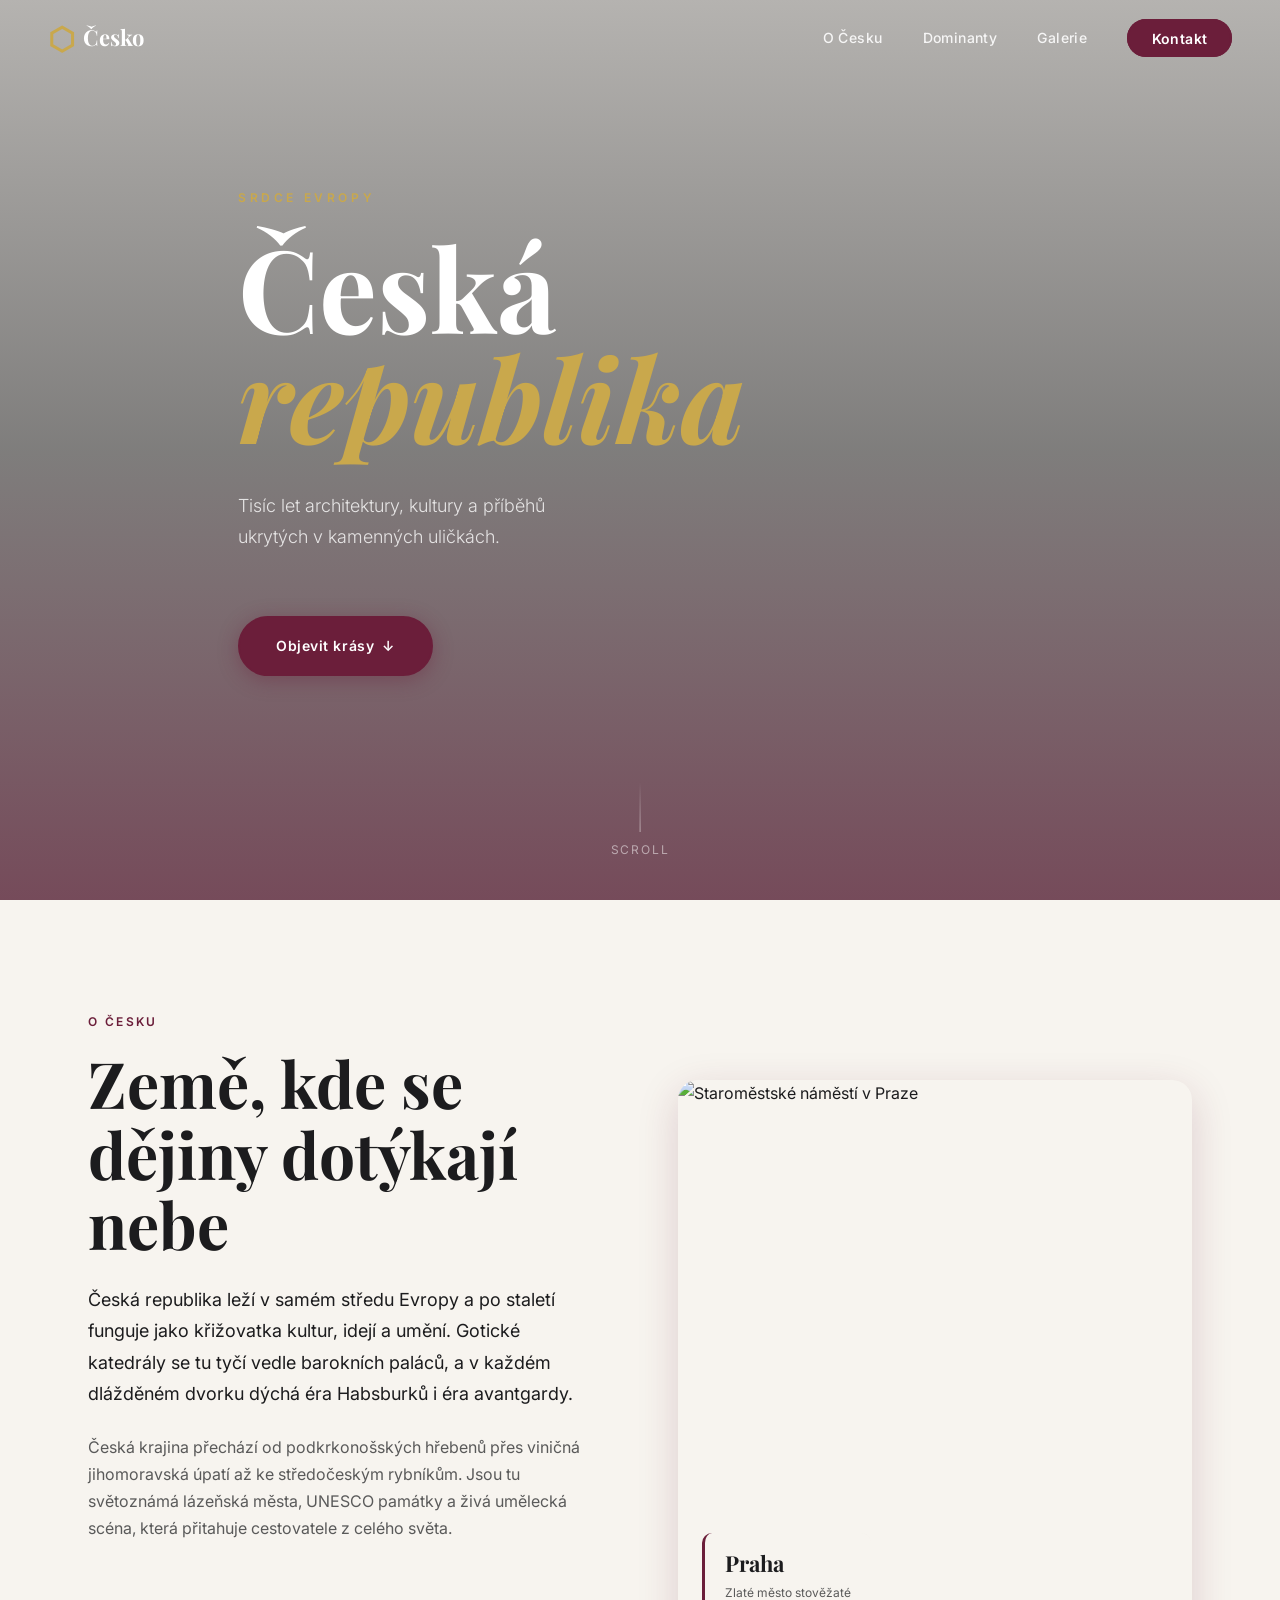
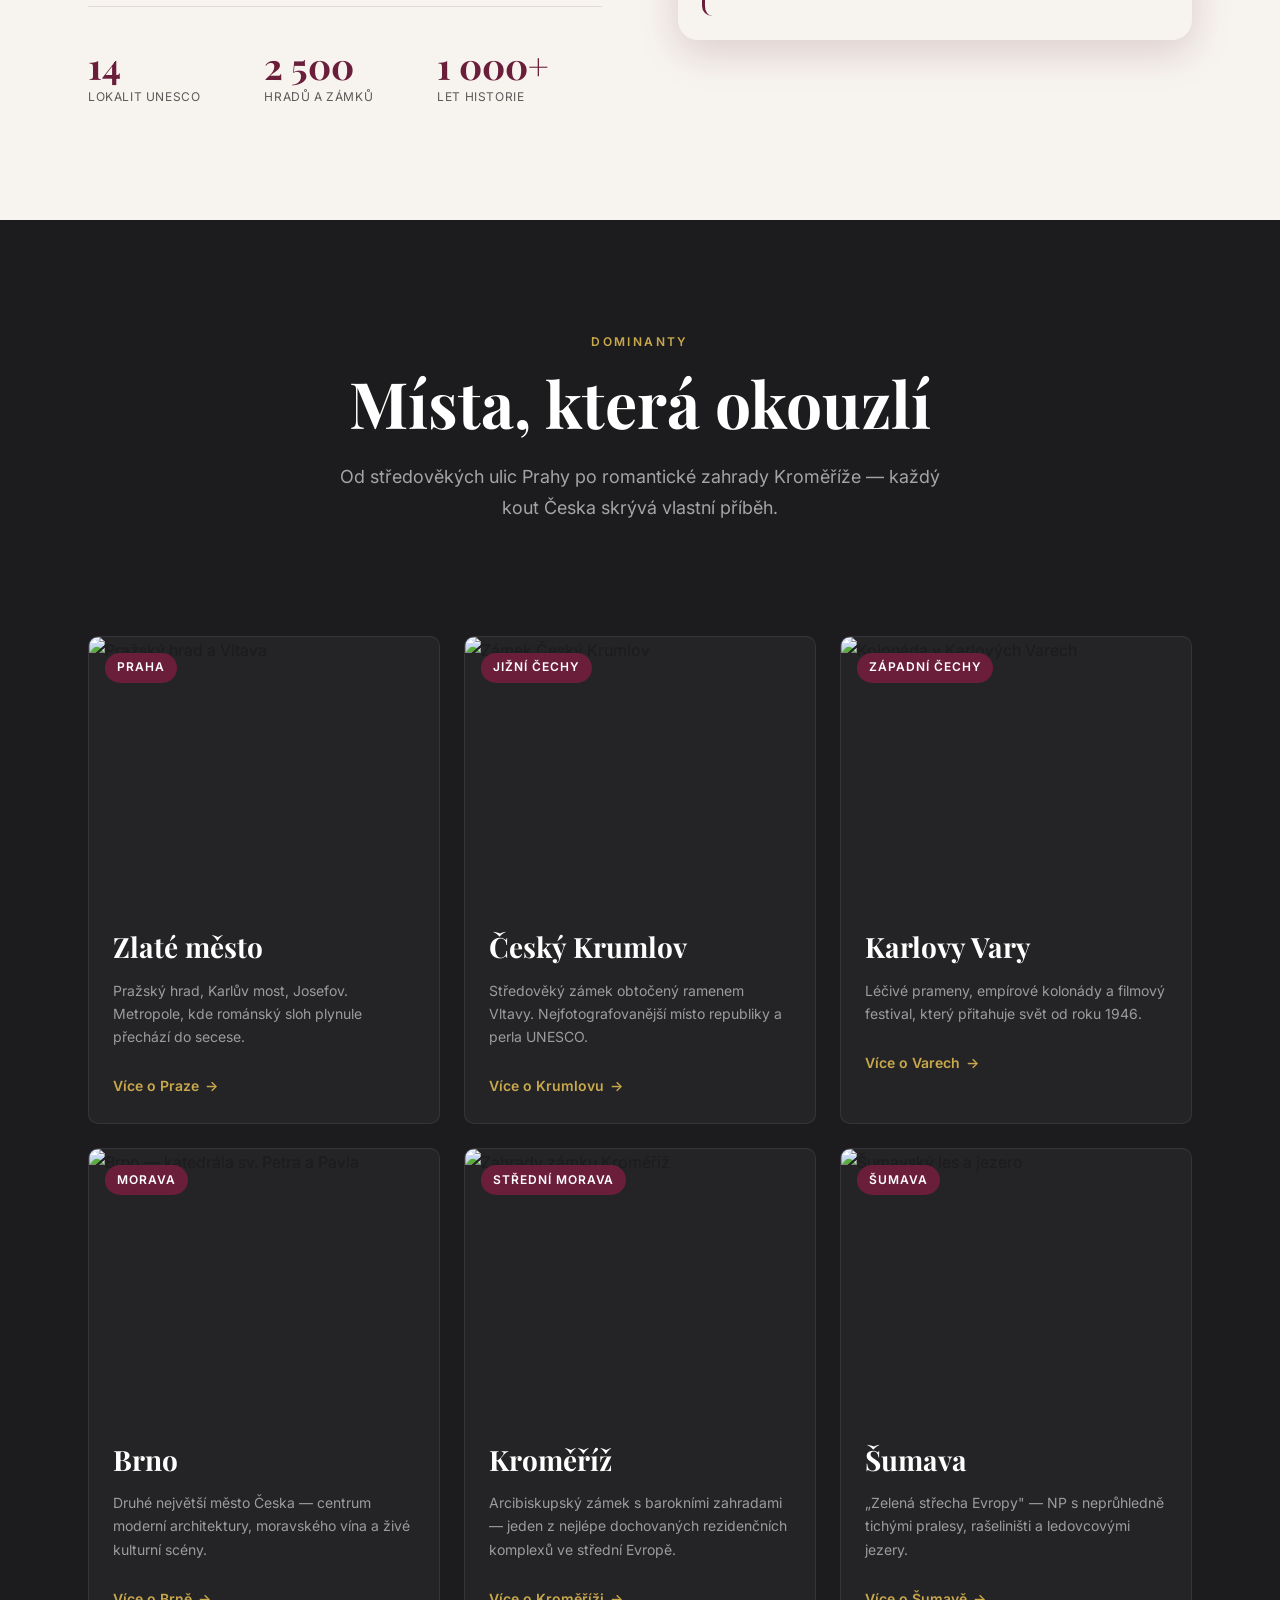
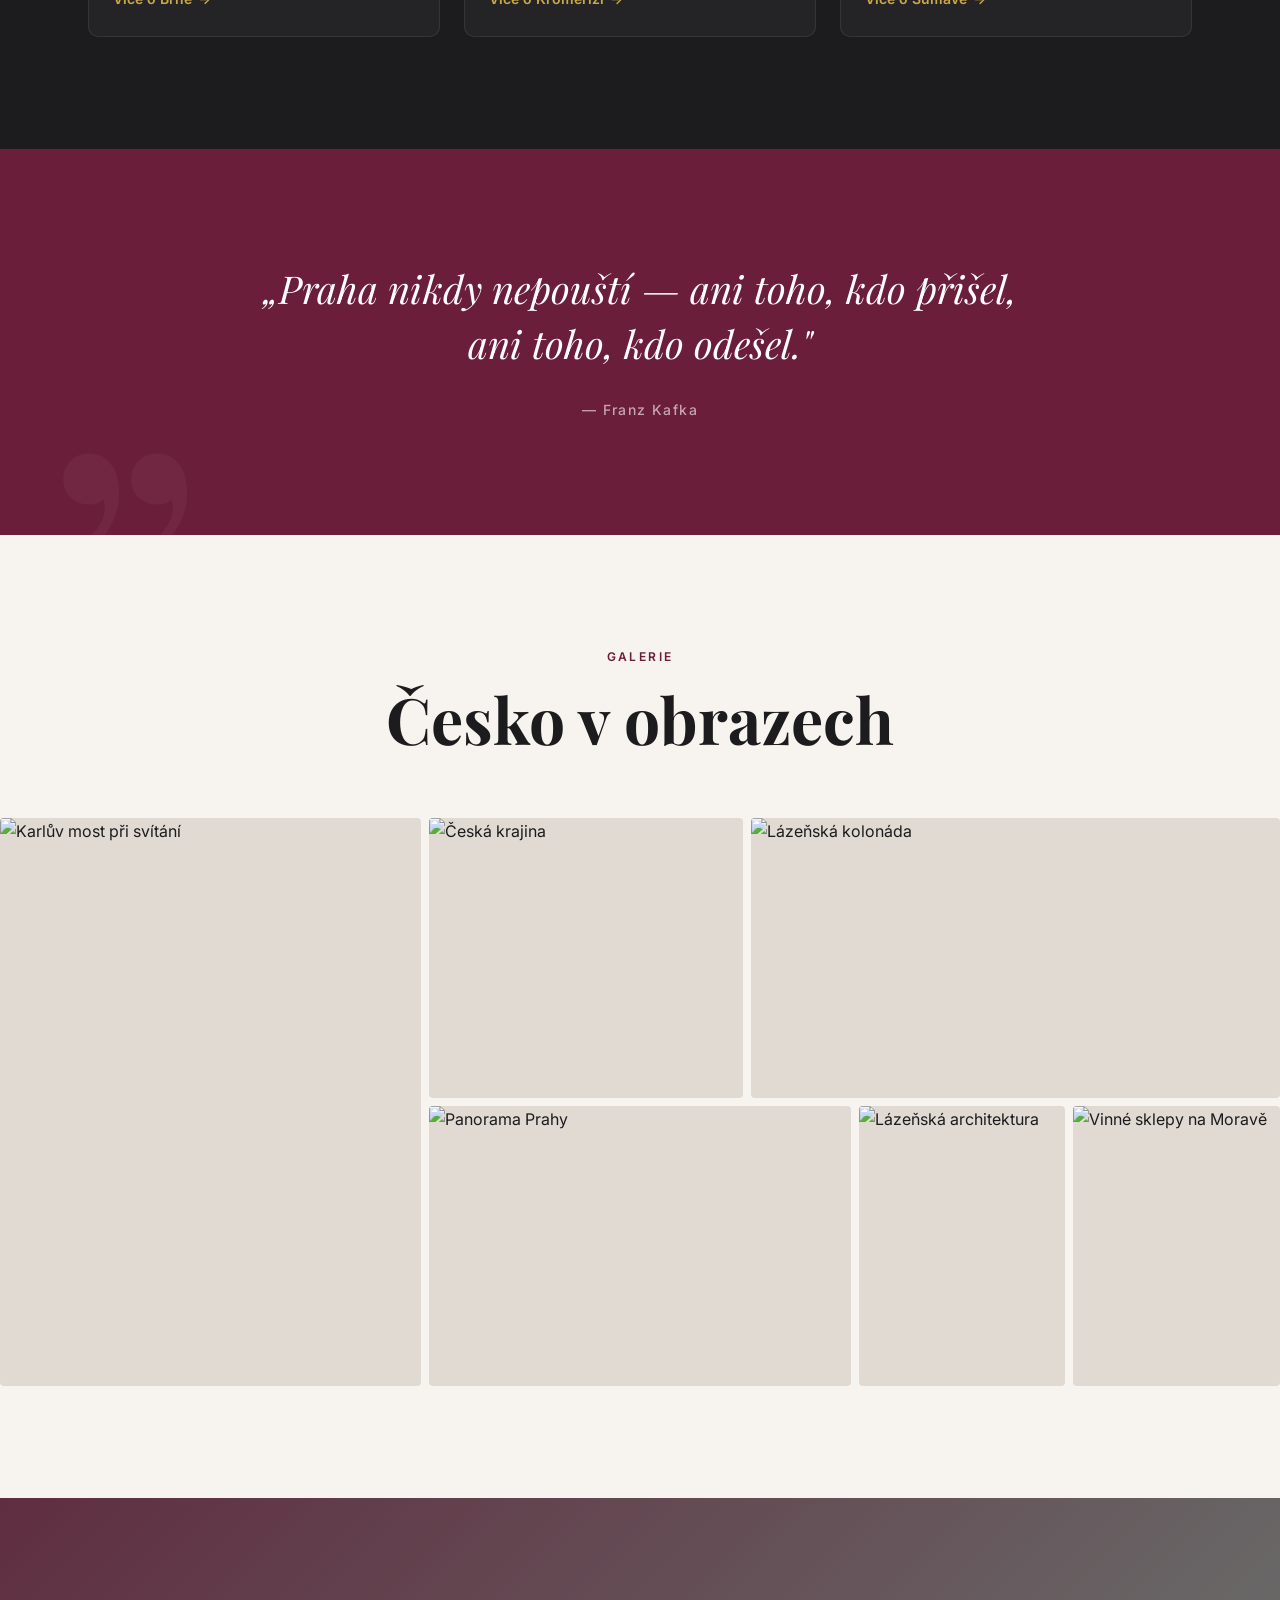
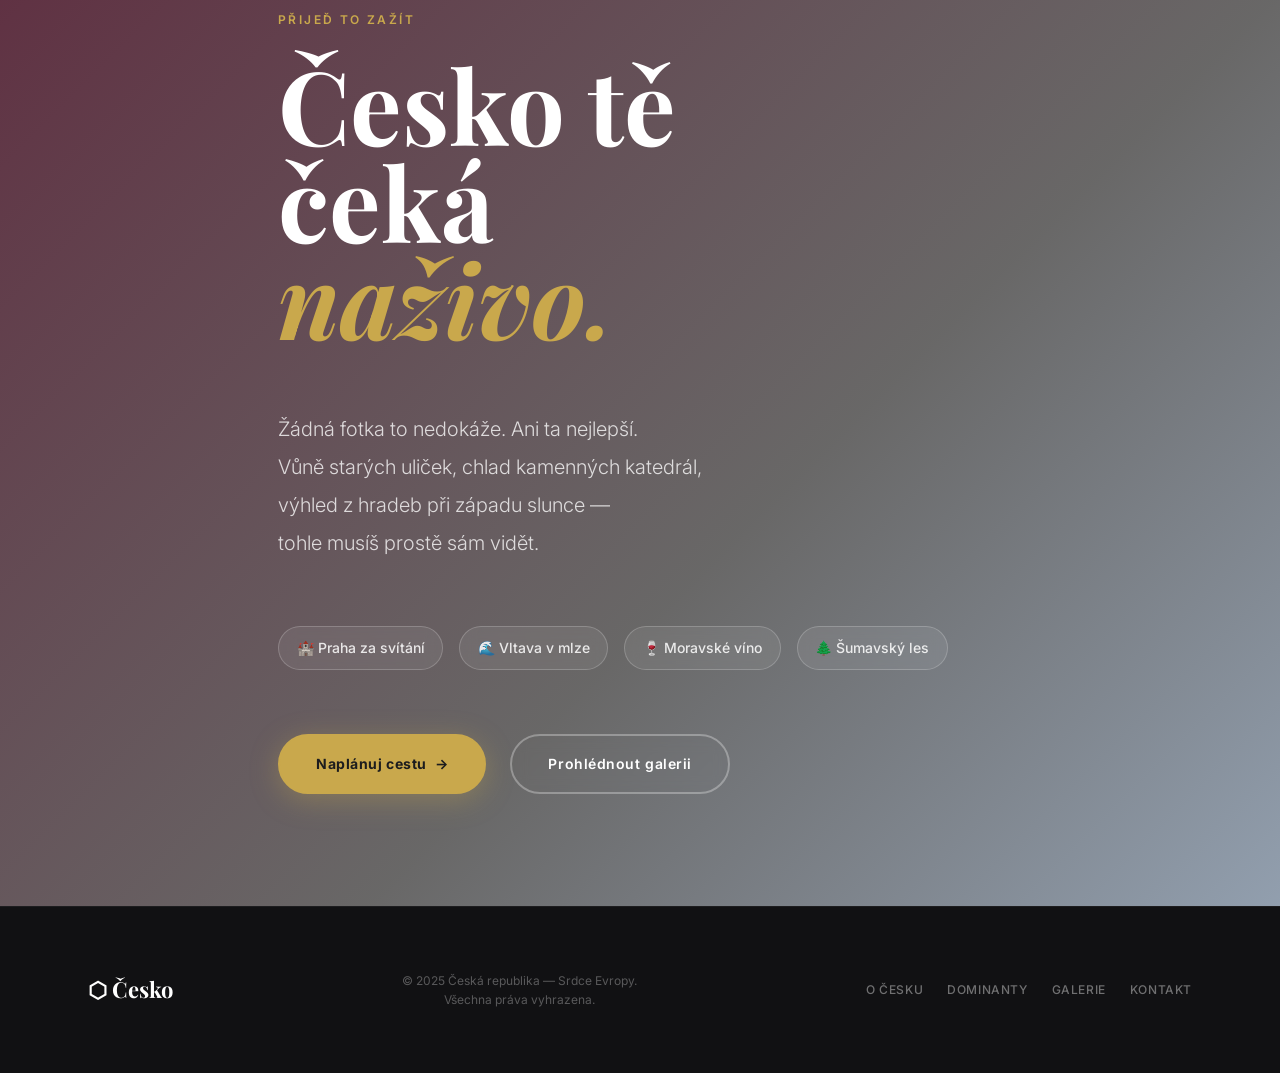
==== Czechia.html @ 07603da4 "added: almost all (need to fix ing)" ====
<!DOCTYPE html>
<html lang="cs">
<head>
    <meta charset="UTF-8" />
    <meta name="viewport" content="width=device-width, initial-scale=1.0" />
    <meta name="description" content="Objevte krásy České republiky — zemi gotických katedrál, léčivých pramenů a středověkých zámků." />
    <title>Česká republika — Srdce Evropy</title>

    <!-- Google Fonts -->
    <link rel="preconnect" href="https://fonts.googleapis.com" />
    <link rel="preconnect" href="https://fonts.gstatic.com" crossorigin />
    <link href="https://fonts.googleapis.com/css2?family=Playfair+Display:ital,wght@0,400;0,700;1,400&family=Inter:wght@300;400;500;600&display=swap" rel="stylesheet" />

    <link rel="stylesheet" href="style.css" />
</head>
<body>

<!-- ============================================================
     NAVIGACE
============================================================ -->
<header class="site-header" id="site-header">
    <nav class="nav container">
        <a href="#hero" class="nav__logo">
            <span class="nav__logo-icon">⬡</span>
            <span>Česko</span>
        </a>

        <!-- Hamburger tlačítko pro mobil -->
        <button class="nav__burger" id="burger-btn" aria-label="Otevřít menu" aria-expanded="false">
            <span class="nav__burger-line"></span>
            <span class="nav__burger-line"></span>
            <span class="nav__burger-line"></span>
        </button>

        <ul class="nav__links" id="nav-links">
            <li><a href="#o-cesku" class="nav__link">O Česku</a></li>
            <li><a href="#dominanty" class="nav__link">Dominanty</a></li>
            <li><a href="#galerie" class="nav__link">Galerie</a></li>
            <li><a href="#kontakt" class="nav__link nav__link--cta">Kontakt</a></li>
        </ul>
    </nav>
</header>

<main>

    <!-- ============================================================
         HERO SEKCE
    ============================================================ -->
    <section class="hero" id="hero">
        <div class="hero__bg-wrap">
            <img
                    src="https://images.unsplash.com/photo-1541849546-216549ae216d?w=1800&q=85&auto=format&fit=crop"
                    alt="Pohled na Prahu při soumraku"
                    class="hero__bg-img"
                    loading="eager"
            />
            <div class="hero__overlay"></div>
        </div>

        <div class="hero__content container">
            <p class="hero__eyebrow reveal-up">Srdce Evropy</p>
            <h1 class="hero__title reveal-up">
                Česká<br />
                <em>republika</em>
            </h1>
            <p class="hero__sub reveal-up">
                Tisíc let architektury, kultury a příběhů<br />
                ukrytých v kamenných uličkách.
            </p>
            <a href="#dominanty" class="btn btn--primary reveal-up">
                Objevit krásy
                <span class="btn__arrow">↓</span>
            </a>
        </div>

        <!-- Scroll indikátor -->
        <div class="hero__scroll-hint" aria-hidden="true">
            <span class="hero__scroll-line"></span>
            <span class="hero__scroll-text">Scroll</span>
        </div>
    </section>

    <!-- ============================================================
         O ČESKU
    ============================================================ -->
    <section class="about" id="o-cesku">
        <div class="container">
            <div class="about__grid">

                <div class="about__text-col">
                    <p class="section-eyebrow reveal-up">O Česku</p>
                    <h2 class="section-title reveal-up">
                        Země, kde se<br />dějiny dotýkají nebe
                    </h2>
                    <p class="about__lead reveal-up">
                        Česká republika leží v samém středu Evropy a po staletí
                        funguje jako křižovatka kultur, idejí a umění. Gotické
                        katedrály se tu tyčí vedle barokních paláců, a v každém
                        dlážděném dvorku dýchá éra Habsburků i éra avantgardy.
                    </p>
                    <p class="about__body reveal-up">
                        Česká krajina přechází od podkrkonošských hřebenů přes
                        viničná jihomoravská úpatí až ke středočeským rybníkům.
                        Jsou tu světoznámá lázeňská města, UNESCO památky a živá
                        umělecká scéna, která přitahuje cestovatele z celého světa.
                    </p>
                    <div class="about__stats reveal-up">
                        <div class="about__stat">
                            <span class="about__stat-num">14</span>
                            <span class="about__stat-label">lokalit UNESCO</span>
                        </div>
                        <div class="about__stat">
                            <span class="about__stat-num">2 500</span>
                            <span class="about__stat-label">hradů a zámků</span>
                        </div>
                        <div class="about__stat">
                            <span class="about__stat-num">1&nbsp;000+</span>
                            <span class="about__stat-label">let historie</span>
                        </div>
                    </div>
                </div>

                <div class="about__img-col reveal-right">
                    <div class="about__img-frame">
                        <img
                                src="https://images.unsplash.com/photo-1592906209472-a36b1f3782ef?w=900&q=80&auto=format&fit=crop"
                                alt="Staroměstské náměstí v Praze"
                                loading="lazy"
                        />
                        <div class="about__img-badge">
                            <span>Praha</span>
                            <small>Zlaté město stověžaté</small>
                        </div>
                    </div>
                </div>

            </div>
        </div>
    </section>

    <!-- ============================================================
         DOMINANTY / MÍSTA
    ============================================================ -->
    <section class="places" id="dominanty">
        <div class="container">
            <p class="section-eyebrow reveal-up" style="text-align:center">Dominanty</p>
            <h2 class="section-title section-title--center reveal-up">
                Místa, která okouzlí
            </h2>
            <p class="places__intro reveal-up">
                Od středověkých ulic Prahy po romantické zahrady Kroměříže —
                každý kout Česka skrývá vlastní příběh.
            </p>

            <div class="places__grid">

                <!-- Karta 1 — Praha -->
                <article class="place-card reveal-up">
                    <div class="place-card__img-wrap">
                        <img
                                src="https://images.unsplash.com/photo-1467269204594-9661b134dd2b?w=800&q=80&auto=format&fit=crop"
                                alt="Pražský hrad a Vltava"
                                loading="lazy"
                        />
                        <span class="place-card__tag">Praha</span>
                    </div>
                    <div class="place-card__body">
                        <h3 class="place-card__title">Zlaté město</h3>
                        <p class="place-card__desc">
                            Pražský hrad, Karlův most, Josefov. Metropole, kde
                            románský sloh plynule přechází do secese.
                        </p>
                        <a href="#" class="place-card__link">Více o Praze <span>→</span></a>
                    </div>
                </article>

                <!-- Karta 2 — Český Krumlov -->
                <article class="place-card reveal-up">
                    <div class="place-card__img-wrap">
                        <img
                                src="https://images.unsplash.com/photo-1599946347371-68eb71b16afc?w=800&q=80&auto=format&fit=crop"
                                alt="Zámek Český Krumlov"
                                loading="lazy"
                        />
                        <span class="place-card__tag">Jižní Čechy</span>
                    </div>
                    <div class="place-card__body">
                        <h3 class="place-card__title">Český Krumlov</h3>
                        <p class="place-card__desc">
                            Středověký zámek obtočený ramenem Vltavy. Nejfotografovanější
                            místo republiky a perla UNESCO.
                        </p>
                        <a href="#" class="place-card__link">Více o Krumlovu <span>→</span></a>
                    </div>
                </article>

                <!-- Karta 3 — Karlovy Vary -->
                <article class="place-card reveal-up">
                    <div class="place-card__img-wrap">
                        <img
                                src="https://images.unsplash.com/photo-1578662996442-48f60103fc96?w=800&q=80&auto=format&fit=crop"
                                alt="Kolonáda v Karlových Varech"
                                loading="lazy"
                        />
                        <span class="place-card__tag">Západní Čechy</span>
                    </div>
                    <div class="place-card__body">
                        <h3 class="place-card__title">Karlovy Vary</h3>
                        <p class="place-card__desc">
                            Léčivé prameny, empírové kolonády a filmový festival,
                            který přitahuje svět od roku 1946.
                        </p>
                        <a href="#" class="place-card__link">Více o Varech <span>→</span></a>
                    </div>
                </article>

                <!-- Karta 4 — Brno -->
                <article class="place-card reveal-up">
                    <div class="place-card__img-wrap">
                        <img
                                src="https://images.unsplash.com/photo-1607427293702-036933bbf746?w=800&q=80&auto=format&fit=crop"
                                alt="Brno — katedrála sv. Petra a Pavla"
                                loading="lazy"
                        />
                        <span class="place-card__tag">Morava</span>
                    </div>
                    <div class="place-card__body">
                        <h3 class="place-card__title">Brno</h3>
                        <p class="place-card__desc">
                            Druhé největší město Česka — centrum moderní architektury,
                            moravského vína a živé kulturní scény.
                        </p>
                        <a href="#" class="place-card__link">Více o Brně <span>→</span></a>
                    </div>
                </article>

                <!-- Karta 5 — Kroměříž -->
                <article class="place-card reveal-up">
                    <div class="place-card__img-wrap">
                        <img
                                src="https://images.unsplash.com/photo-1540979388789-6cee28a1cdc9?w=800&q=80&auto=format&fit=crop"
                                alt="Zahrady zámku Kroměříž"
                                loading="lazy"
                        />
                        <span class="place-card__tag">Střední Morava</span>
                    </div>
                    <div class="place-card__body">
                        <h3 class="place-card__title">Kroměříž</h3>
                        <p class="place-card__desc">
                            Arcibiskupský zámek s barokními zahradami — jeden
                            z nejlépe dochovaných rezidenčních komplexů ve střední Evropě.
                        </p>
                        <a href="#" class="place-card__link">Více o Kroměříži <span>→</span></a>
                    </div>
                </article>

                <!-- Karta 6 — Šumava -->
                <article class="place-card reveal-up">
                    <div class="place-card__img-wrap">
                        <img
                                src="https://images.unsplash.com/photo-1441974231531-c6227db76b6e?w=800&q=80&auto=format&fit=crop"
                                alt="Šumavský les a jezero"
                                loading="lazy"
                        />
                        <span class="place-card__tag">Šumava</span>
                    </div>
                    <div class="place-card__body">
                        <h3 class="place-card__title">Šumava</h3>
                        <p class="place-card__desc">
                            „Zelená střecha Evropy" — NP s neprůhledně tichými
                            pralesy, rašeliništi a ledovcovými jezery.
                        </p>
                        <a href="#" class="place-card__link">Více o Šumavě <span>→</span></a>
                    </div>
                </article>

            </div>
        </div>
    </section>

    <!-- ============================================================
         CITÁT / PROMO BANNER
    ============================================================ -->
    <section class="quote-band">
        <div class="container">
            <blockquote class="quote-band__quote reveal-up">
                <p>
                    „Praha nikdy nepouští — ani toho, kdo přišel,<br />
                    ani toho, kdo odešel."
                </p>
                <cite>— Franz Kafka</cite>
            </blockquote>
        </div>
    </section>

    <!-- ============================================================
         GALERIE
    ============================================================ -->
    <section class="gallery" id="galerie">
        <div class="container">
            <p class="section-eyebrow reveal-up" style="text-align:center">Galerie</p>
            <h2 class="section-title section-title--center reveal-up">
                Česko v obrazech
            </h2>
        </div>

        <!-- Asymetrická galerie — mimo container pro full-width -->
        <div class="gallery__mosaic">

            <div class="gallery__item gallery__item--tall reveal-up">
                <img
                        src="https://images.unsplash.com/photo-1519677100203-a0e668c92439?w=800&q=80&auto=format&fit=crop"
                        alt="Karlův most při svítání"
                        loading="lazy"
                />
                <div class="gallery__caption">Karlův most, Praha</div>
            </div>

            <div class="gallery__item reveal-up">
                <img
                        src="https://images.unsplash.com/photo-1598135753163-6167c1a1ad65?w=800&q=80&auto=format&fit=crop"
                        alt="Česká krajina"
                        loading="lazy"
                />
                <div class="gallery__caption">Českomoravská vysočina</div>
            </div>

            <div class="gallery__item reveal-up">
                <img
                        src="https://images.unsplash.com/photo-1516912481808-3406841bd33c?w=800&q=80&auto=format&fit=crop"
                        alt="Lázeňská kolonáda"
                        loading="lazy"
                />
                <div class="gallery__caption">Mariánské Lázně</div>
            </div>

            <div class="gallery__item gallery__item--wide reveal-up">
                <img
                        src="https://images.unsplash.com/photo-1480796927426-f609979314bd?w=1200&q=80&auto=format&fit=crop"
                        alt="Panorama Prahy"
                        loading="lazy"
                />
                <div class="gallery__caption">Praha při soumraku</div>
            </div>

            <div class="gallery__item reveal-up">
                <img
                        src="https://images.unsplash.com/photo-1578662996442-48f60103fc96?w=800&q=80&auto=format&fit=crop"
                        alt="Lázeňská architektura"
                        loading="lazy"
                />
                <div class="gallery__caption">Karlovy Vary</div>
            </div>

            <div class="gallery__item gallery__item--tall reveal-up">
                <img
                        src="https://images.unsplash.com/photo-1504870712357-65ea720d6078?w=800&q=80&auto=format&fit=crop"
                        alt="Vinné sklepy na Moravě"
                        loading="lazy"
                />
                <div class="gallery__caption">Jihomoravské vinice</div>
            </div>

        </div>
    </section>

    <!-- ============================================================
         CTA — POZVÁNÍ DO ČESKA
    ============================================================ -->
    <section class="cta-invite" id="kontakt">
        <div class="cta-invite__bg-wrap">
            <img
                    src="https://images.unsplash.com/photo-1467269204594-9661b134dd2b?w=1800&q=85&auto=format&fit=crop"
                    alt="Praha při zlaté hodince"
                    class="cta-invite__bg-img"
                    loading="lazy"
            />
            <div class="cta-invite__overlay"></div>
        </div>

        <div class="container cta-invite__inner">

            <p class="section-eyebrow cta-invite__eyebrow reveal-up">Přijeď to zažít</p>

            <h2 class="cta-invite__title reveal-up">
                Česko tě<br />
                čeká <em>naživo.</em>
            </h2>

            <p class="cta-invite__text reveal-up">
                Žádná fotka to nedokáže. Ani ta nejlepší.<br />
                Vůně starých uliček, chlad kamenných katedrál,<br />
                výhled z hradeb při západu slunce —<br />
                tohle musíš prostě sám vidět.
            </p>

            <div class="cta-invite__pills reveal-up">
                <span class="cta-pill">🏰 Praha za svítání</span>
                <span class="cta-pill">🌊 Vltava v mlze</span>
                <span class="cta-pill">🍷 Moravské víno</span>
                <span class="cta-pill">🌲 Šumavský les</span>
            </div>

            <div class="cta-invite__actions reveal-up">
                <a href="#dominanty" class="btn btn--invite-primary">
                    Naplánuj cestu
                    <span class="btn__arrow">→</span>
                </a>
                <a href="#galerie" class="btn btn--invite-ghost">
                    Prohlédnout galerii
                </a>
            </div>

        </div>
    </section>

</main>

<!-- ============================================================
     FOOTER
============================================================ -->
<footer class="site-footer">
    <div class="container">
        <div class="footer__inner">
            <a href="#hero" class="footer__logo">⬡ Česko</a>
            <p class="footer__copy">
                © 2025 Česká republika — Srdce Evropy.<br />
                Všechna práva vyhrazena.
            </p>
            <nav class="footer__nav" aria-label="Patičková navigace">
                <a href="#o-cesku">O Česku</a>
                <a href="#dominanty">Dominanty</a>
                <a href="#galerie">Galerie</a>
                <a href="#kontakt">Kontakt</a>
            </nav>
        </div>
    </div>
</footer>

<!-- Back-to-top tlačítko -->
<button class="back-to-top" id="back-to-top" aria-label="Zpět nahoru">↑</button>

<script src="cz.js"></script>
</body>
</html>
---- style.css ----
/* ================================================================
   STYLE.CSS — Česká republika: Srdce Evropy
   Architektura: CSS Variables → Reset → Base → Layout →
                 Components → Sections → Animace → Media queries
================================================================ */

/* ----------------------------------------------------------------
   1. CSS PROMĚNNÉ (Design Tokens)
---------------------------------------------------------------- */
:root {
    /* Paleta barev */
    --clr-garnet:    #6B1E3A;   /* Čechy granát — primární */
    --clr-garnet-dk: #4A1228;   /* Tmavší varianta */
    --clr-garnet-lt: #8C2D4F;   /* Světlejší varianta */
    --clr-gold:      #C9A84C;   /* Zlatý akcent */
    --clr-steel:     #2D4A6E;   /* Ocelová modrá */
    --clr-cream:     #F7F4EF;   /* Smetanový podklad */
    --clr-white:     #FFFFFF;
    --clr-graphite:  #1C1C1E;   /* Hlavní text */
    --clr-mid:       #5A5A5A;   /* Sekundární text */
    --clr-border:    #E0DAD3;   /* Jemné ohraničení */

    /* Typografie */
    --font-display: 'Playfair Display', Georgia, serif;
    --font-body:    'Inter', system-ui, sans-serif;

    /* Velikosti písma (fluid) */
    --fs-xs:   0.75rem;
    --fs-sm:   0.875rem;
    --fs-base: 1rem;
    --fs-md:   1.125rem;
    --fs-lg:   1.375rem;
    --fs-xl:   1.75rem;
    --fs-2xl:  2.25rem;
    --fs-3xl:  clamp(2.5rem, 5vw, 4rem);
    --fs-hero: clamp(3.5rem, 9vw, 7.5rem);

    /* Mezery */
    --space-xs:  0.5rem;
    --space-sm:  1rem;
    --space-md:  1.5rem;
    --space-lg:  2.5rem;
    --space-xl:  4rem;
    --space-2xl: 7rem;

    /* Ostatní */
    --radius-sm: 4px;
    --radius-md: 10px;
    --radius-lg: 20px;
    --shadow-card: 0 4px 24px rgba(28, 28, 30, 0.10);
    --shadow-hover: 0 12px 40px rgba(107, 30, 58, 0.18);
    --transition: 0.35s cubic-bezier(0.4, 0, 0.2, 1);
    --nav-height: 76px;
}

/* ----------------------------------------------------------------
   2. RESET & BASE
---------------------------------------------------------------- */
*, *::before, *::after {
    box-sizing: border-box;
    margin: 0;
    padding: 0;
}

html {
    scroll-behavior: smooth;
    -webkit-text-size-adjust: 100%;
}

body {
    font-family: var(--font-body);
    font-size: var(--fs-base);
    line-height: 1.7;
    color: var(--clr-graphite);
    background: var(--clr-cream);
    overflow-x: hidden;
}

img {
    max-width: 100%;
    height: auto;
    display: block;
}

a {
    color: inherit;
    text-decoration: none;
}

ul {
    list-style: none;
}

button {
    cursor: pointer;
    border: none;
    background: none;
    font: inherit;
}

/* ----------------------------------------------------------------
   3. LAYOUT UTILITIES
---------------------------------------------------------------- */
.container {
    width: min(100%, 1200px);
    margin-inline: auto;
    padding-inline: clamp(1.25rem, 5vw, 3rem);
}

/* ----------------------------------------------------------------
   4. TYPOGRAFICKÉ UTILITY
---------------------------------------------------------------- */
.section-eyebrow {
    font-family: var(--font-body);
    font-size: var(--fs-xs);
    font-weight: 600;
    letter-spacing: 0.2em;
    text-transform: uppercase;
    color: var(--clr-garnet);
    margin-bottom: var(--space-sm);
    display: block;
}

.section-title {
    font-family: var(--font-display);
    font-size: var(--fs-3xl);
    font-weight: 700;
    line-height: 1.1;
    color: var(--clr-graphite);
    margin-bottom: var(--space-md);
}

.section-title--center {
    text-align: center;
}

/* ----------------------------------------------------------------
   5. TLAČÍTKA
---------------------------------------------------------------- */
.btn {
    display: inline-flex;
    align-items: center;
    gap: var(--space-xs);
    padding: 1rem 2.25rem;
    border-radius: 50px;
    font-size: var(--fs-sm);
    font-weight: 600;
    letter-spacing: 0.04em;
    transition: var(--transition);
    position: relative;
    overflow: hidden;
}

.btn::before {
    content: '';
    position: absolute;
    inset: 0;
    background: rgba(255,255,255,0.08);
    opacity: 0;
    transition: opacity var(--transition);
}

.btn:hover::before { opacity: 1; }

.btn--primary {
    background: var(--clr-garnet);
    color: var(--clr-white);
    border: 2px solid var(--clr-garnet);
    box-shadow: 0 4px 20px rgba(107, 30, 58, 0.4);
}

.btn--primary:hover {
    background: var(--clr-garnet-dk);
    border-color: var(--clr-garnet-dk);
    transform: translateY(-2px);
    box-shadow: 0 8px 32px rgba(107, 30, 58, 0.5);
}

.btn--submit {
    width: 100%;
    justify-content: center;
    background: var(--clr-garnet);
    color: var(--clr-white);
    border: 2px solid var(--clr-garnet);
    border-radius: var(--radius-md);
    padding: 1rem 2rem;
    font-size: var(--fs-base);
    box-shadow: 0 4px 20px rgba(107, 30, 58, 0.35);
}

.btn--submit:hover {
    background: var(--clr-garnet-dk);
    border-color: var(--clr-garnet-dk);
    transform: translateY(-2px);
    box-shadow: 0 8px 28px rgba(107, 30, 58, 0.45);
}

.btn__arrow {
    transition: transform var(--transition);
    display: inline-block;
}

.btn:hover .btn__arrow {
    transform: translateY(3px);
}

.btn--submit:hover .btn__arrow {
    transform: translateX(4px);
}

/* ----------------------------------------------------------------
   6. NAVIGACE
---------------------------------------------------------------- */
.site-header {
    position: fixed;
    top: 0;
    left: 0;
    right: 0;
    z-index: 1000;
    height: var(--nav-height);
    display: flex;
    align-items: center;
    transition: background var(--transition), box-shadow var(--transition), backdrop-filter var(--transition);
}

/* Stav po srolování */
.site-header.scrolled {
    background: rgba(247, 244, 239, 0.92);
    backdrop-filter: blur(16px);
    -webkit-backdrop-filter: blur(16px);
    box-shadow: 0 1px 0 var(--clr-border);
}

.site-header.scrolled .nav__logo,
.site-header.scrolled .nav__link {
    color: var(--clr-graphite);
}

.site-header.scrolled .nav__link--cta {
    color: var(--clr-white);
}

.nav {
    display: flex;
    align-items: center;
    justify-content: space-between;
    width: 100%;
}

.nav__logo {
    display: flex;
    align-items: center;
    gap: var(--space-xs);
    font-family: var(--font-display);
    font-size: var(--fs-lg);
    font-weight: 700;
    color: var(--clr-white);
    transition: color var(--transition);
}

.nav__logo-icon {
    color: var(--clr-gold);
    font-size: 1.4em;
}

.nav__links {
    display: flex;
    align-items: center;
    gap: var(--space-lg);
}

.nav__link {
    font-size: var(--fs-sm);
    font-weight: 500;
    letter-spacing: 0.03em;
    color: rgba(255,255,255,0.88);
    position: relative;
    transition: color var(--transition);
}

.nav__link::after {
    content: '';
    position: absolute;
    bottom: -3px;
    left: 0;
    right: 0;
    height: 1px;
    background: var(--clr-gold);
    transform: scaleX(0);
    transition: transform var(--transition);
}

.nav__link:hover {
    color: var(--clr-white);
}

.nav__link:hover::after {
    transform: scaleX(1);
}

.site-header.scrolled .nav__link:hover {
    color: var(--clr-garnet);
}

.nav__link--cta {
    background: var(--clr-garnet);
    color: var(--clr-white) !important;
    padding: 0.55rem 1.4rem;
    border-radius: 50px;
    border: 2px solid var(--clr-garnet);
    font-weight: 600;
    transition: var(--transition);
}

.nav__link--cta::after { display: none; }

.nav__link--cta:hover {
    background: var(--clr-garnet-dk);
    border-color: var(--clr-garnet-dk);
    transform: translateY(-1px);
}

/* Hamburger */
.nav__burger {
    display: none;
    flex-direction: column;
    gap: 5px;
    padding: 4px;
    z-index: 1100;
}

.nav__burger-line {
    display: block;
    width: 26px;
    height: 2px;
    background: var(--clr-white);
    border-radius: 2px;
    transition: var(--transition);
}

.site-header.scrolled .nav__burger-line {
    background: var(--clr-graphite);
}

/* Animace hamburgeru → X */
.nav__burger.active .nav__burger-line:nth-child(1) {
    transform: translateY(7px) rotate(45deg);
}
.nav__burger.active .nav__burger-line:nth-child(2) {
    opacity: 0;
    transform: scaleX(0);
}
.nav__burger.active .nav__burger-line:nth-child(3) {
    transform: translateY(-7px) rotate(-45deg);
}

/* ----------------------------------------------------------------
   7. HERO SEKCE
---------------------------------------------------------------- */
.hero {
    position: relative;
    min-height: 100dvh;
    display: flex;
    align-items: center;
    overflow: hidden;
}

.hero__bg-wrap {
    position: absolute;
    inset: 0;
}

.hero__bg-img {
    width: 100%;
    height: 100%;
    object-fit: cover;
    object-position: center 30%;
    transition: transform 0.1s linear;
}

.hero__overlay {
    position: absolute;
    inset: 0;
    background:
            linear-gradient(
                    to bottom,
                    rgba(28, 28, 30, 0.3) 0%,
                    rgba(28, 28, 30, 0.55) 50%,
                    rgba(74, 18, 40, 0.75) 100%
            );
}

.hero__content {
    position: relative;
    z-index: 2;
    padding-top: var(--nav-height);
    padding-bottom: var(--space-2xl);
    max-width: 900px;
}

.hero__eyebrow {
    font-family: var(--font-body);
    font-size: var(--fs-xs);
    font-weight: 600;
    letter-spacing: 0.3em;
    text-transform: uppercase;
    color: var(--clr-gold);
    margin-bottom: var(--space-md);
    display: block;
}

.hero__title {
    font-family: var(--font-display);
    font-size: var(--fs-hero);
    font-weight: 700;
    line-height: 0.95;
    color: var(--clr-white);
    margin-bottom: var(--space-lg);
}

.hero__title em {
    font-style: italic;
    color: var(--clr-gold);
}

.hero__sub {
    font-size: var(--fs-md);
    color: rgba(255,255,255,0.8);
    line-height: 1.7;
    margin-bottom: var(--space-xl);
    font-weight: 300;
}

/* Scroll indikátor */
.hero__scroll-hint {
    position: absolute;
    bottom: 2.5rem;
    left: 50%;
    transform: translateX(-50%);
    display: flex;
    flex-direction: column;
    align-items: center;
    gap: 0.5rem;
    color: rgba(255,255,255,0.5);
    z-index: 2;
}

.hero__scroll-line {
    display: block;
    width: 1px;
    height: 50px;
    background: linear-gradient(to bottom, rgba(255,255,255,0), rgba(255,255,255,0.5));
    animation: scrollPulse 2s ease-in-out infinite;
}

.hero__scroll-text {
    font-size: var(--fs-xs);
    letter-spacing: 0.15em;
    text-transform: uppercase;
    animation: scrollPulse 2s ease-in-out infinite;
}

@keyframes scrollPulse {
    0%, 100% { opacity: 0.4; }
    50%       { opacity: 0.9; }
}

/* ----------------------------------------------------------------
   8. O ČESKU
---------------------------------------------------------------- */
.about {
    padding: var(--space-2xl) 0;
    background: var(--clr-cream);
}

.about__grid {
    display: grid;
    grid-template-columns: 1fr 1fr;
    gap: clamp(3rem, 6vw, 6rem);
    align-items: center;
}

.about__lead {
    font-size: var(--fs-md);
    font-weight: 400;
    color: var(--clr-graphite);
    margin-bottom: var(--space-md);
    line-height: 1.75;
}

.about__body {
    color: var(--clr-mid);
    margin-bottom: var(--space-xl);
}

.about__stats {
    display: flex;
    gap: var(--space-xl);
    padding-top: var(--space-lg);
    border-top: 1px solid var(--clr-border);
}

.about__stat {
    display: flex;
    flex-direction: column;
}

.about__stat-num {
    font-family: var(--font-display);
    font-size: var(--fs-2xl);
    font-weight: 700;
    color: var(--clr-garnet);
    line-height: 1;
}

.about__stat-label {
    font-size: var(--fs-xs);
    color: var(--clr-mid);
    margin-top: 0.25rem;
    letter-spacing: 0.05em;
    text-transform: uppercase;
}

/* Obrázek s odznakem */
.about__img-frame {
    position: relative;
    border-radius: var(--radius-lg);
    overflow: hidden;
    box-shadow: var(--shadow-hover);
}

.about__img-frame img {
    width: 100%;
    height: 560px;
    object-fit: cover;
    transition: transform 0.7s cubic-bezier(0.4, 0, 0.2, 1);
}

.about__img-frame:hover img {
    transform: scale(1.04);
}

.about__img-badge {
    position: absolute;
    bottom: var(--space-md);
    left: var(--space-md);
    background: rgba(247, 244, 239, 0.95);
    backdrop-filter: blur(8px);
    border-radius: var(--radius-md);
    padding: 0.75rem 1.25rem;
    border-left: 3px solid var(--clr-garnet);
}

.about__img-badge span {
    display: block;
    font-family: var(--font-display);
    font-size: var(--fs-lg);
    font-weight: 700;
    color: var(--clr-graphite);
}

.about__img-badge small {
    display: block;
    font-size: var(--fs-xs);
    color: var(--clr-mid);
    margin-top: 1px;
}

/* ----------------------------------------------------------------
   9. DOMINANTY / KARTY MÍST
---------------------------------------------------------------- */
.places {
    padding: var(--space-2xl) 0;
    background: var(--clr-graphite);
}

.places .section-eyebrow { color: var(--clr-gold); }

.places .section-title {
    color: var(--clr-white);
}

.places__intro {
    text-align: center;
    color: rgba(255,255,255,0.6);
    font-size: var(--fs-md);
    max-width: 600px;
    margin: 0 auto var(--space-2xl);
}

.places__grid {
    display: grid;
    grid-template-columns: repeat(3, 1fr);
    gap: var(--space-md);
}

.place-card {
    background: rgba(255,255,255,0.04);
    border: 1px solid rgba(255,255,255,0.08);
    border-radius: var(--radius-md);
    overflow: hidden;
    transition: var(--transition);
}

.place-card:hover {
    background: rgba(255,255,255,0.08);
    border-color: rgba(201, 168, 76, 0.3);
    transform: translateY(-4px);
    box-shadow: 0 20px 48px rgba(0,0,0,0.4);
}

.place-card__img-wrap {
    position: relative;
    overflow: hidden;
    aspect-ratio: 4 / 3;
}

.place-card__img-wrap img {
    width: 100%;
    height: 100%;
    object-fit: cover;
    transition: transform 0.6s cubic-bezier(0.4, 0, 0.2, 1);
}

.place-card:hover .place-card__img-wrap img {
    transform: scale(1.08);
}

.place-card__tag {
    position: absolute;
    top: var(--space-sm);
    left: var(--space-sm);
    background: var(--clr-garnet);
    color: var(--clr-white);
    font-size: var(--fs-xs);
    font-weight: 600;
    letter-spacing: 0.08em;
    text-transform: uppercase;
    padding: 0.3rem 0.75rem;
    border-radius: 50px;
}

.place-card__body {
    padding: var(--space-md);
}

.place-card__title {
    font-family: var(--font-display);
    font-size: var(--fs-xl);
    font-weight: 700;
    color: var(--clr-white);
    margin-bottom: 0.5rem;
}

.place-card__desc {
    font-size: var(--fs-sm);
    color: rgba(255,255,255,0.55);
    line-height: 1.65;
    margin-bottom: var(--space-md);
}

.place-card__link {
    font-size: var(--fs-sm);
    font-weight: 600;
    color: var(--clr-gold);
    display: inline-flex;
    align-items: center;
    gap: 0.4rem;
    transition: gap var(--transition);
}

.place-card:hover .place-card__link {
    gap: 0.75rem;
}

/* ----------------------------------------------------------------
   10. CITÁT / QUOTE BAND
---------------------------------------------------------------- */
.quote-band {
    padding: var(--space-2xl) 0;
    background: var(--clr-garnet);
    position: relative;
    overflow: hidden;
}

.quote-band::before {
    content: '„';
    position: absolute;
    top: -1rem;
    left: 3%;
    font-family: var(--font-display);
    font-size: 25rem;
    color: rgba(255,255,255,0.04);
    line-height: 1;
    pointer-events: none;
    user-select: none;
}

.quote-band__quote {
    text-align: center;
    position: relative;
    z-index: 1;
}

.quote-band__quote p {
    font-family: var(--font-display);
    font-size: clamp(1.5rem, 3vw, 2.5rem);
    font-style: italic;
    color: var(--clr-white);
    line-height: 1.45;
    margin-bottom: var(--space-md);
}

.quote-band__quote cite {
    font-size: var(--fs-sm);
    color: rgba(255,255,255,0.6);
    letter-spacing: 0.1em;
    font-style: normal;
    font-weight: 500;
}

/* ----------------------------------------------------------------
   11. GALERIE
---------------------------------------------------------------- */
.gallery {
    padding: var(--space-2xl) 0;
    background: var(--clr-cream);
}

.gallery .section-eyebrow { color: var(--clr-garnet); }

.gallery__mosaic {
    display: grid;
    grid-template-columns: repeat(12, 1fr);
    grid-template-rows: repeat(2, 280px);
    gap: var(--space-xs);
    margin-top: var(--space-xl);
}

.gallery__item {
    position: relative;
    overflow: hidden;
    border-radius: var(--radius-sm);
    background: var(--clr-border);
}

/* Rozmístění položek galerie */
.gallery__item:nth-child(1) { grid-column: 1 / 5; grid-row: 1 / 3; } /* tall */
.gallery__item:nth-child(2) { grid-column: 5 / 8; grid-row: 1 / 2; }
.gallery__item:nth-child(3) { grid-column: 8 / 13; grid-row: 1 / 2; }
.gallery__item:nth-child(4) { grid-column: 5 / 9; grid-row: 2 / 3; } /* wide */
.gallery__item:nth-child(5) { grid-column: 9 / 11; grid-row: 2 / 3; }
.gallery__item:nth-child(6) { grid-column: 11 / 13; grid-row: 2 / 3; }

.gallery__item img {
    width: 100%;
    height: 100%;
    object-fit: cover;
    transition: transform 0.65s cubic-bezier(0.4, 0, 0.2, 1);
}

.gallery__item:hover img {
    transform: scale(1.07);
}

.gallery__caption {
    position: absolute;
    bottom: 0;
    left: 0;
    right: 0;
    padding: 1rem var(--space-sm) 0.75rem;
    background: linear-gradient(transparent, rgba(28,28,30,0.75));
    color: var(--clr-white);
    font-size: var(--fs-xs);
    font-weight: 500;
    letter-spacing: 0.06em;
    text-transform: uppercase;
    opacity: 0;
    transform: translateY(4px);
    transition: opacity var(--transition), transform var(--transition);
}

.gallery__item:hover .gallery__caption {
    opacity: 1;
    transform: translateY(0);
}

/* ----------------------------------------------------------------
   12. CTA — POZVÁNÍ DO ČESKA
---------------------------------------------------------------- */
.cta-invite {
    position: relative;
    min-height: 92vh;
    display: flex;
    align-items: center;
    overflow: hidden;
}

.cta-invite__bg-wrap {
    position: absolute;
    inset: 0;
}

.cta-invite__bg-img {
    width: 100%;
    height: 100%;
    object-fit: cover;
    object-position: center 40%;
    transform: scale(1.06);
    transition: transform 8s ease-out;
}

.cta-invite:hover .cta-invite__bg-img {
    transform: scale(1.0);
}

.cta-invite__overlay {
    position: absolute;
    inset: 0;
    background:
            linear-gradient(
                    135deg,
                    rgba(74, 18, 40, 0.88) 0%,
                    rgba(28, 28, 30, 0.65) 60%,
                    rgba(45, 74, 110, 0.5) 100%
            );
}

.cta-invite__inner {
    position: relative;
    z-index: 2;
    padding-top: var(--space-2xl);
    padding-bottom: var(--space-2xl);
    max-width: 820px;
}

.cta-invite__eyebrow {
    color: var(--clr-gold) !important;
    display: block;
    margin-bottom: var(--space-md);
}

.cta-invite__title {
    font-family: var(--font-display);
    font-size: clamp(3.5rem, 8vw, 7rem);
    font-weight: 700;
    line-height: 0.95;
    color: var(--clr-white);
    margin-bottom: var(--space-xl);
}

.cta-invite__title em {
    font-style: italic;
    color: var(--clr-gold);
    display: block;
}

.cta-invite__text {
    font-size: clamp(1rem, 2vw, 1.25rem);
    color: rgba(255, 255, 255, 0.78);
    line-height: 1.9;
    font-weight: 300;
    margin-bottom: var(--space-xl);
    max-width: 560px;
}

/* Pill tagy */
.cta-invite__pills {
    display: flex;
    flex-wrap: wrap;
    gap: var(--space-sm);
    margin-bottom: var(--space-xl);
}

.cta-pill {
    display: inline-flex;
    align-items: center;
    gap: 0.4rem;
    padding: 0.55rem 1.1rem;
    border-radius: 50px;
    border: 1px solid rgba(255, 255, 255, 0.2);
    background: rgba(255, 255, 255, 0.07);
    backdrop-filter: blur(8px);
    -webkit-backdrop-filter: blur(8px);
    color: rgba(255, 255, 255, 0.85);
    font-size: var(--fs-sm);
    font-weight: 500;
    transition: var(--transition);
}

.cta-pill:hover {
    border-color: var(--clr-gold);
    color: var(--clr-white);
    background: rgba(201, 168, 76, 0.12);
}

/* Tlačítka CTA */
.cta-invite__actions {
    display: flex;
    gap: var(--space-md);
    flex-wrap: wrap;
}

.btn--invite-primary {
    background: var(--clr-gold);
    color: var(--clr-graphite);
    border: 2px solid var(--clr-gold);
    font-weight: 700;
    box-shadow: 0 6px 28px rgba(201, 168, 76, 0.35);
}

.btn--invite-primary:hover {
    background: #b8942e;
    border-color: #b8942e;
    transform: translateY(-2px);
    box-shadow: 0 10px 36px rgba(201, 168, 76, 0.5);
}

.btn--invite-ghost {
    background: transparent;
    color: var(--clr-white);
    border: 2px solid rgba(255, 255, 255, 0.3);
    backdrop-filter: blur(8px);
    -webkit-backdrop-filter: blur(8px);
}

.btn--invite-ghost:hover {
    border-color: rgba(255, 255, 255, 0.7);
    background: rgba(255, 255, 255, 0.08);
    transform: translateY(-2px);
}

/* ----------------------------------------------------------------
   14. FOOTER
---------------------------------------------------------------- */
.site-footer {
    background: #111113;
    padding: var(--space-xl) 0;
    border-top: 1px solid rgba(255,255,255,0.05);
}

.footer__inner {
    display: flex;
    align-items: center;
    justify-content: space-between;
    gap: var(--space-md);
    flex-wrap: wrap;
}

.footer__logo {
    font-family: var(--font-display);
    font-size: var(--fs-lg);
    font-weight: 700;
    color: var(--clr-white);
    transition: color var(--transition);
}

.footer__logo:hover { color: var(--clr-gold); }

.footer__copy {
    font-size: var(--fs-xs);
    color: rgba(255,255,255,0.3);
    text-align: center;
    line-height: 1.6;
}

.footer__nav {
    display: flex;
    gap: var(--space-md);
}

.footer__nav a {
    font-size: var(--fs-xs);
    color: rgba(255,255,255,0.4);
    letter-spacing: 0.05em;
    text-transform: uppercase;
    font-weight: 500;
    transition: color var(--transition);
}

.footer__nav a:hover { color: var(--clr-gold); }

/* ----------------------------------------------------------------
   15. BACK-TO-TOP TLAČÍTKO
---------------------------------------------------------------- */
.back-to-top {
    position: fixed;
    bottom: 2rem;
    right: 2rem;
    width: 46px;
    height: 46px;
    background: var(--clr-garnet);
    color: var(--clr-white);
    border-radius: 50%;
    font-size: var(--fs-md);
    display: flex;
    align-items: center;
    justify-content: center;
    box-shadow: 0 4px 16px rgba(107, 30, 58, 0.4);
    transition: var(--transition);
    opacity: 0;
    pointer-events: none;
    z-index: 999;
    transform: translateY(8px);
}

.back-to-top.visible {
    opacity: 1;
    pointer-events: auto;
    transform: translateY(0);
}

.back-to-top:hover {
    background: var(--clr-garnet-dk);
    transform: translateY(-3px);
    box-shadow: 0 8px 24px rgba(107, 30, 58, 0.5);
}

/* ----------------------------------------------------------------
   16. SCROLL ANIMACE (Intersection Observer třídy)
---------------------------------------------------------------- */
.reveal-up,
.reveal-right {
    opacity: 0;
    transition: opacity 0.7s ease, transform 0.7s cubic-bezier(0.22, 1, 0.36, 1);
}

.reveal-up {
    transform: translateY(32px);
}

.reveal-right {
    transform: translateX(40px);
}

.reveal-up.is-visible,
.reveal-right.is-visible {
    opacity: 1;
    transform: none;
}

/* Postupné zpoždění pro děti ve stejné skupině */
.reveal-up:nth-child(1) { transition-delay: 0.00s; }
.reveal-up:nth-child(2) { transition-delay: 0.10s; }
.reveal-up:nth-child(3) { transition-delay: 0.18s; }
.reveal-up:nth-child(4) { transition-delay: 0.26s; }
.reveal-up:nth-child(5) { transition-delay: 0.34s; }
.reveal-up:nth-child(6) { transition-delay: 0.42s; }

/* Karty s explicitním staggerem */
.places__grid .place-card:nth-child(1) { transition-delay: 0.00s; }
.places__grid .place-card:nth-child(2) { transition-delay: 0.08s; }
.places__grid .place-card:nth-child(3) { transition-delay: 0.16s; }
.places__grid .place-card:nth-child(4) { transition-delay: 0.24s; }
.places__grid .place-card:nth-child(5) { transition-delay: 0.32s; }
.places__grid .place-card:nth-child(6) { transition-delay: 0.40s; }

/* ----------------------------------------------------------------
   17. PŘÍSTUPNOST — REDUKOVANÉ POHYBY
---------------------------------------------------------------- */
@media (prefers-reduced-motion: reduce) {
    *, *::before, *::after {
        animation-duration: 0.01ms !important;
        transition-duration: 0.01ms !important;
    }
    html { scroll-behavior: auto; }
    .reveal-up, .reveal-right {
        opacity: 1;
        transform: none;
    }
}

/* ----------------------------------------------------------------
   18. RESPONZIVNÍ DESIGN
---------------------------------------------------------------- */

/* Tablet — 960px */
@media (max-width: 960px) {
    :root { --nav-height: 68px; }

    .about__grid {
        grid-template-columns: 1fr;
        gap: var(--space-xl);
    }

    .about__img-col {
        order: -1;
    }

    .about__img-frame img {
        height: 400px;
    }

    .about__stats {
        gap: var(--space-lg);
    }

    .places__grid {
        grid-template-columns: repeat(2, 1fr);
    }

    .cta-invite__actions {
        flex-direction: column;
        align-items: flex-start;
    }

    .gallery__mosaic {
        grid-template-columns: repeat(6, 1fr);
        grid-template-rows: repeat(3, 220px);
    }

    .gallery__item:nth-child(1) { grid-column: 1 / 4; grid-row: 1 / 3; }
    .gallery__item:nth-child(2) { grid-column: 4 / 7; grid-row: 1 / 2; }
    .gallery__item:nth-child(3) { grid-column: 4 / 7; grid-row: 2 / 3; }
    .gallery__item:nth-child(4) { grid-column: 1 / 4; grid-row: 3 / 4; }
    .gallery__item:nth-child(5) { grid-column: 4 / 6; grid-row: 3 / 4; }
    .gallery__item:nth-child(6) { grid-column: 6 / 7; grid-row: 3 / 4; }

    .footer__inner {
        flex-direction: column;
        align-items: center;
        text-align: center;
    }
}

/* Mobil — 640px */
@media (max-width: 640px) {
    :root {
        --nav-height: 64px;
        --space-2xl: 5rem;
    }

    /* Mobilní navigace */
    .nav__burger {
        display: flex;
    }

    .nav__links {
        position: fixed;
        inset: 0;
        background: rgba(28, 28, 30, 0.97);
        backdrop-filter: blur(20px);
        -webkit-backdrop-filter: blur(20px);
        flex-direction: column;
        justify-content: center;
        align-items: center;
        gap: var(--space-lg);
        opacity: 0;
        pointer-events: none;
        transition: opacity var(--transition);
        z-index: 1050;
    }

    .nav__links.is-open {
        opacity: 1;
        pointer-events: auto;
    }

    .nav__link {
        font-size: var(--fs-xl);
        color: var(--clr-white) !important;
        font-family: var(--font-display);
    }

    .nav__link--cta {
        background: var(--clr-garnet) !important;
        padding: 0.75rem 2.5rem !important;
    }

    /* Hero */
    .hero__title {
        line-height: 1;
    }

    .hero__sub {
        font-size: var(--fs-base);
    }

    .hero__scroll-hint {
        display: none;
    }

    /* O Česku */
    .about__stats {
        flex-wrap: wrap;
        gap: var(--space-md);
    }

    .about__img-frame img {
        height: 300px;
    }

    /* Dominanty */
    .places__grid {
        grid-template-columns: 1fr;
    }

    /* Galerie */
    .gallery__mosaic {
        display: grid;
        grid-template-columns: 1fr 1fr;
        grid-template-rows: auto;
        gap: var(--space-xs);
    }

    .gallery__item,
    .gallery__item--tall,
    .gallery__item--wide {
        grid-column: auto !important;
        grid-row: auto !important;
        aspect-ratio: 4 / 3;
        height: auto;
    }

    /* Footer */
    .footer__nav {
        flex-wrap: wrap;
        justify-content: center;
        gap: var(--space-sm);
    }

    .back-to-top {
        bottom: 1rem;
        right: 1rem;
    }
}
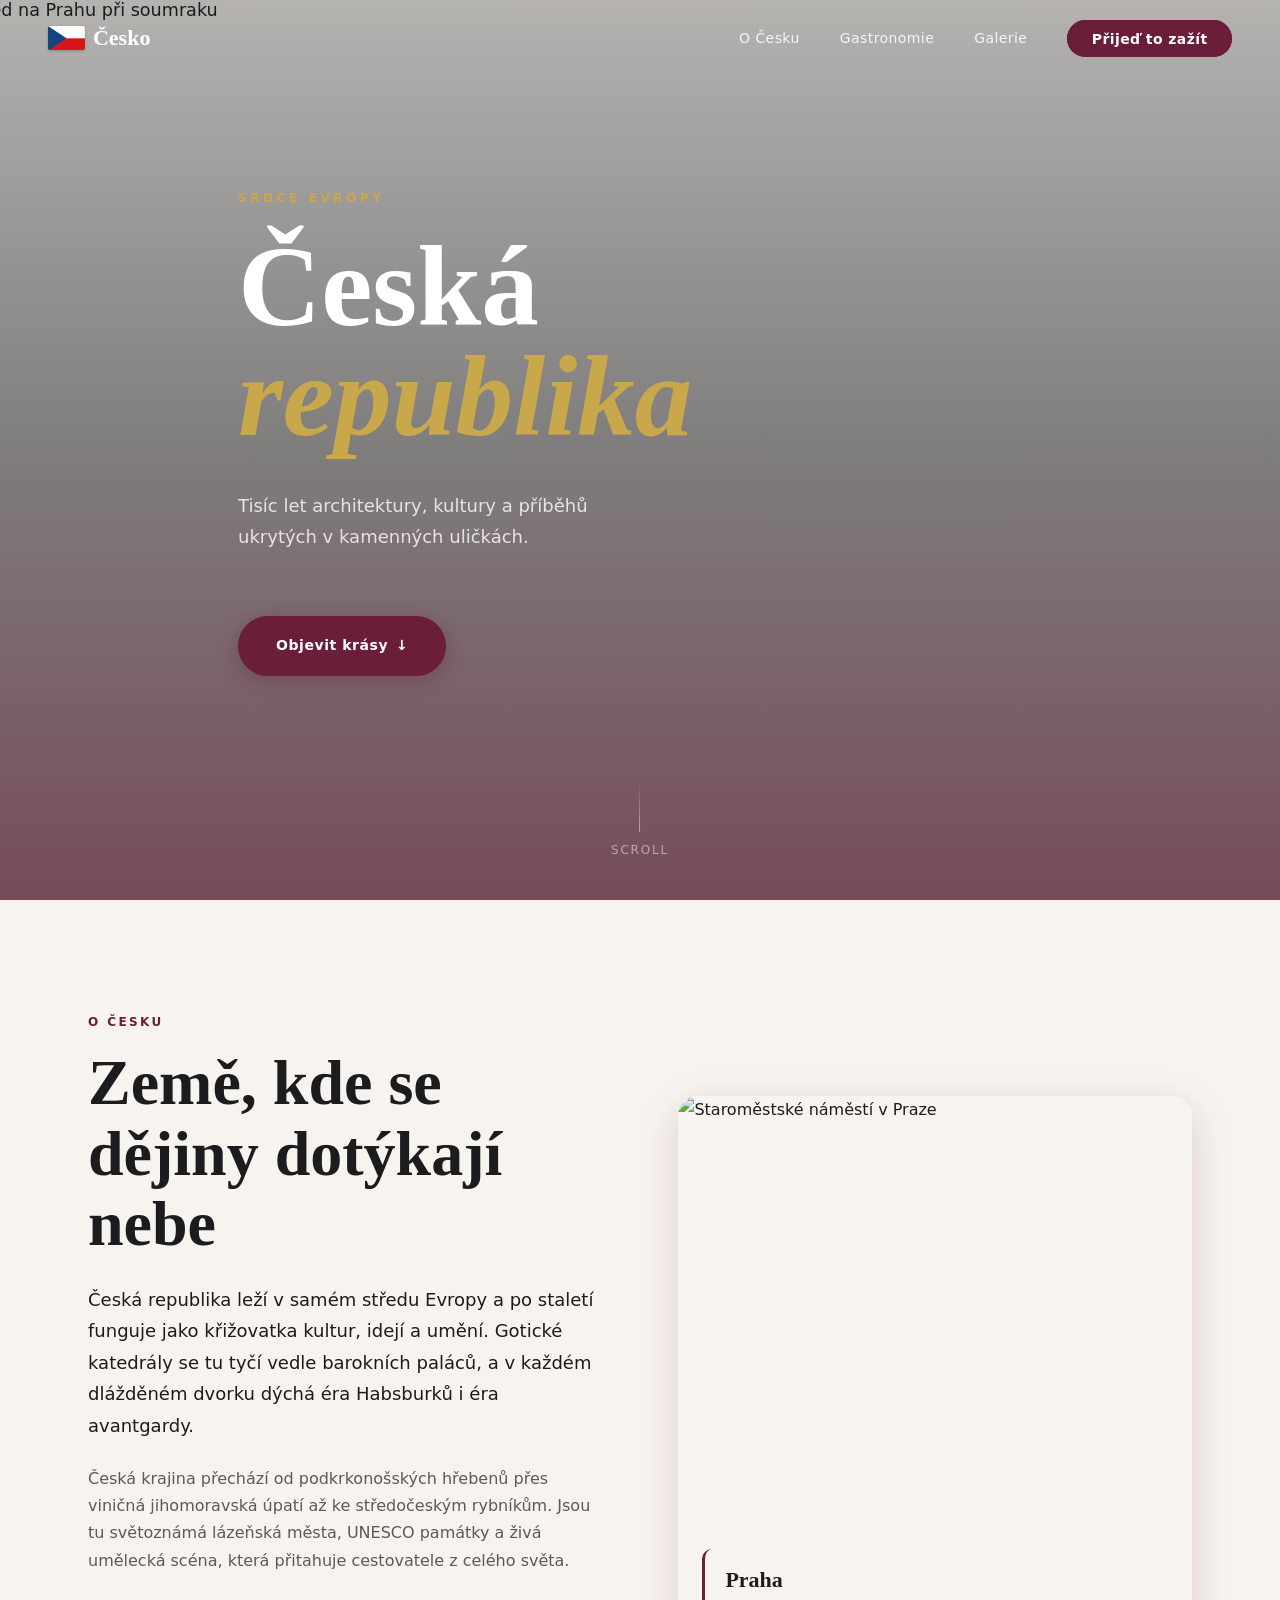
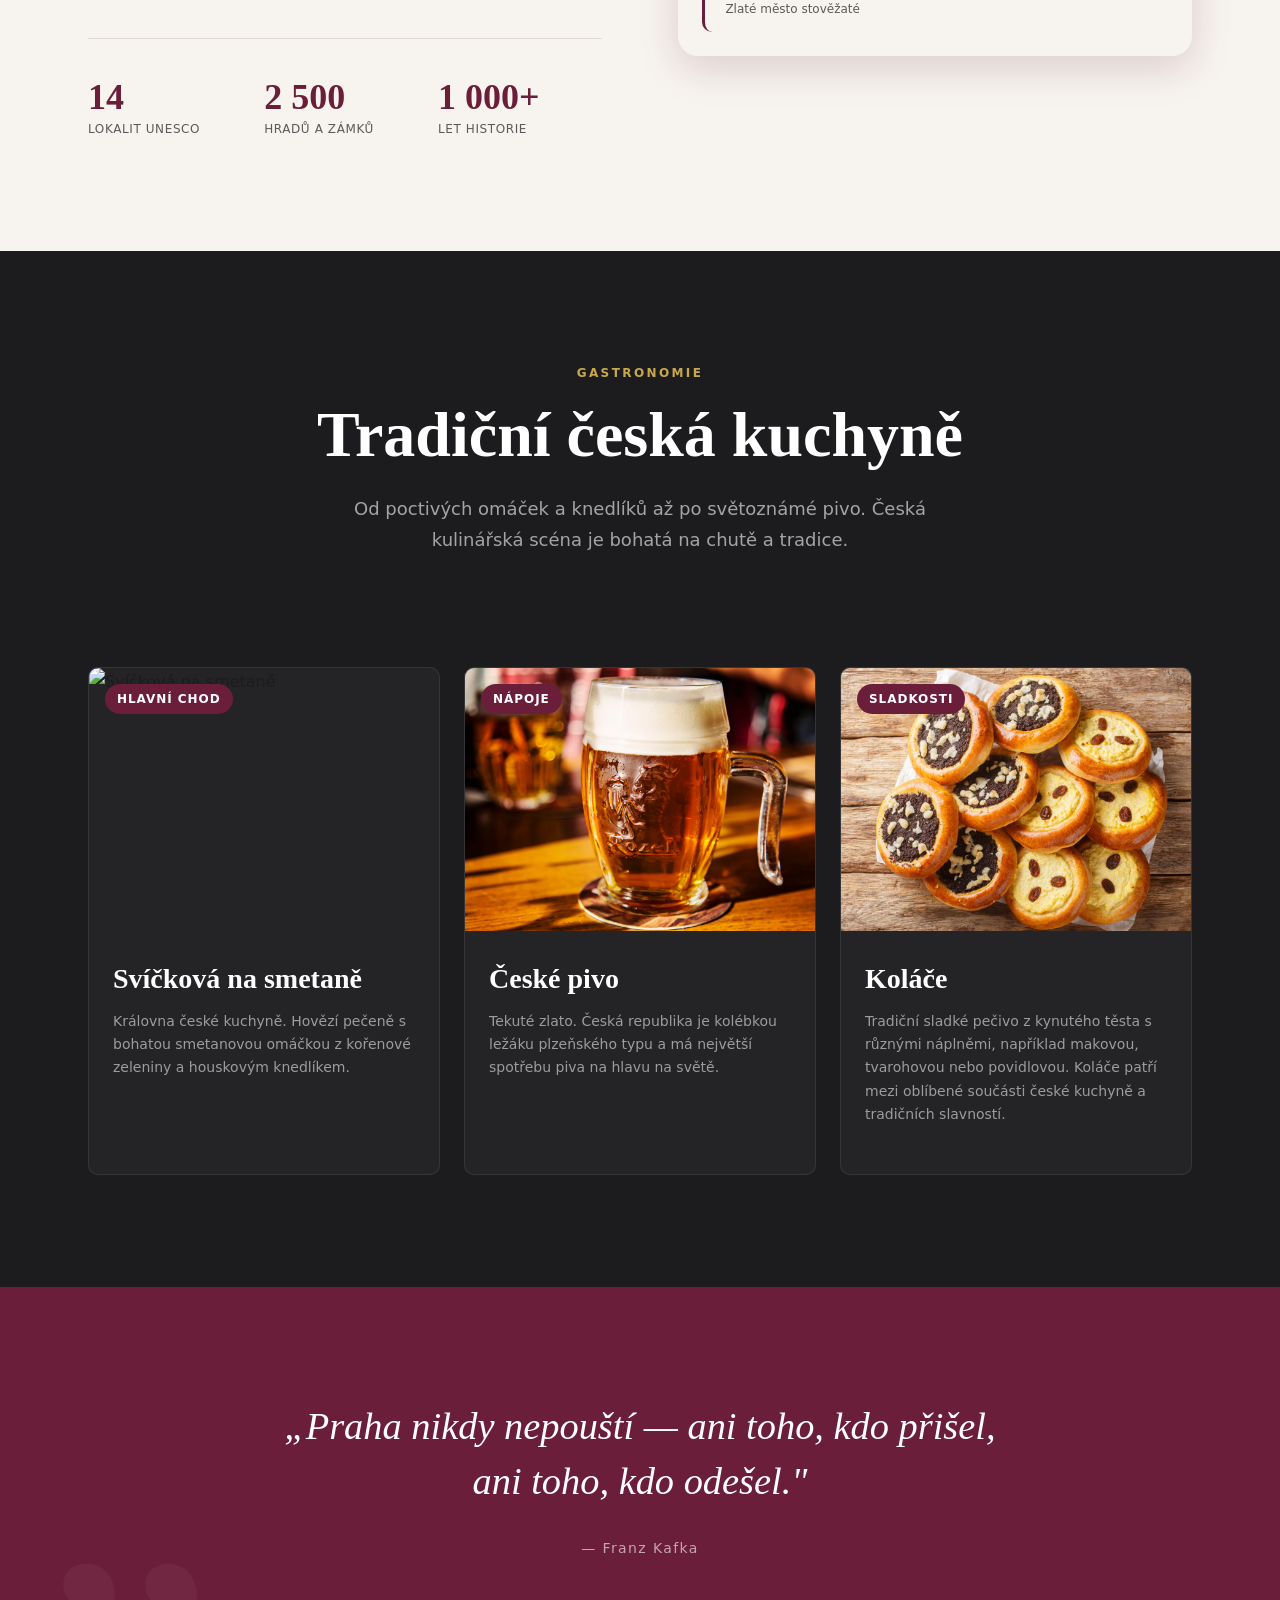
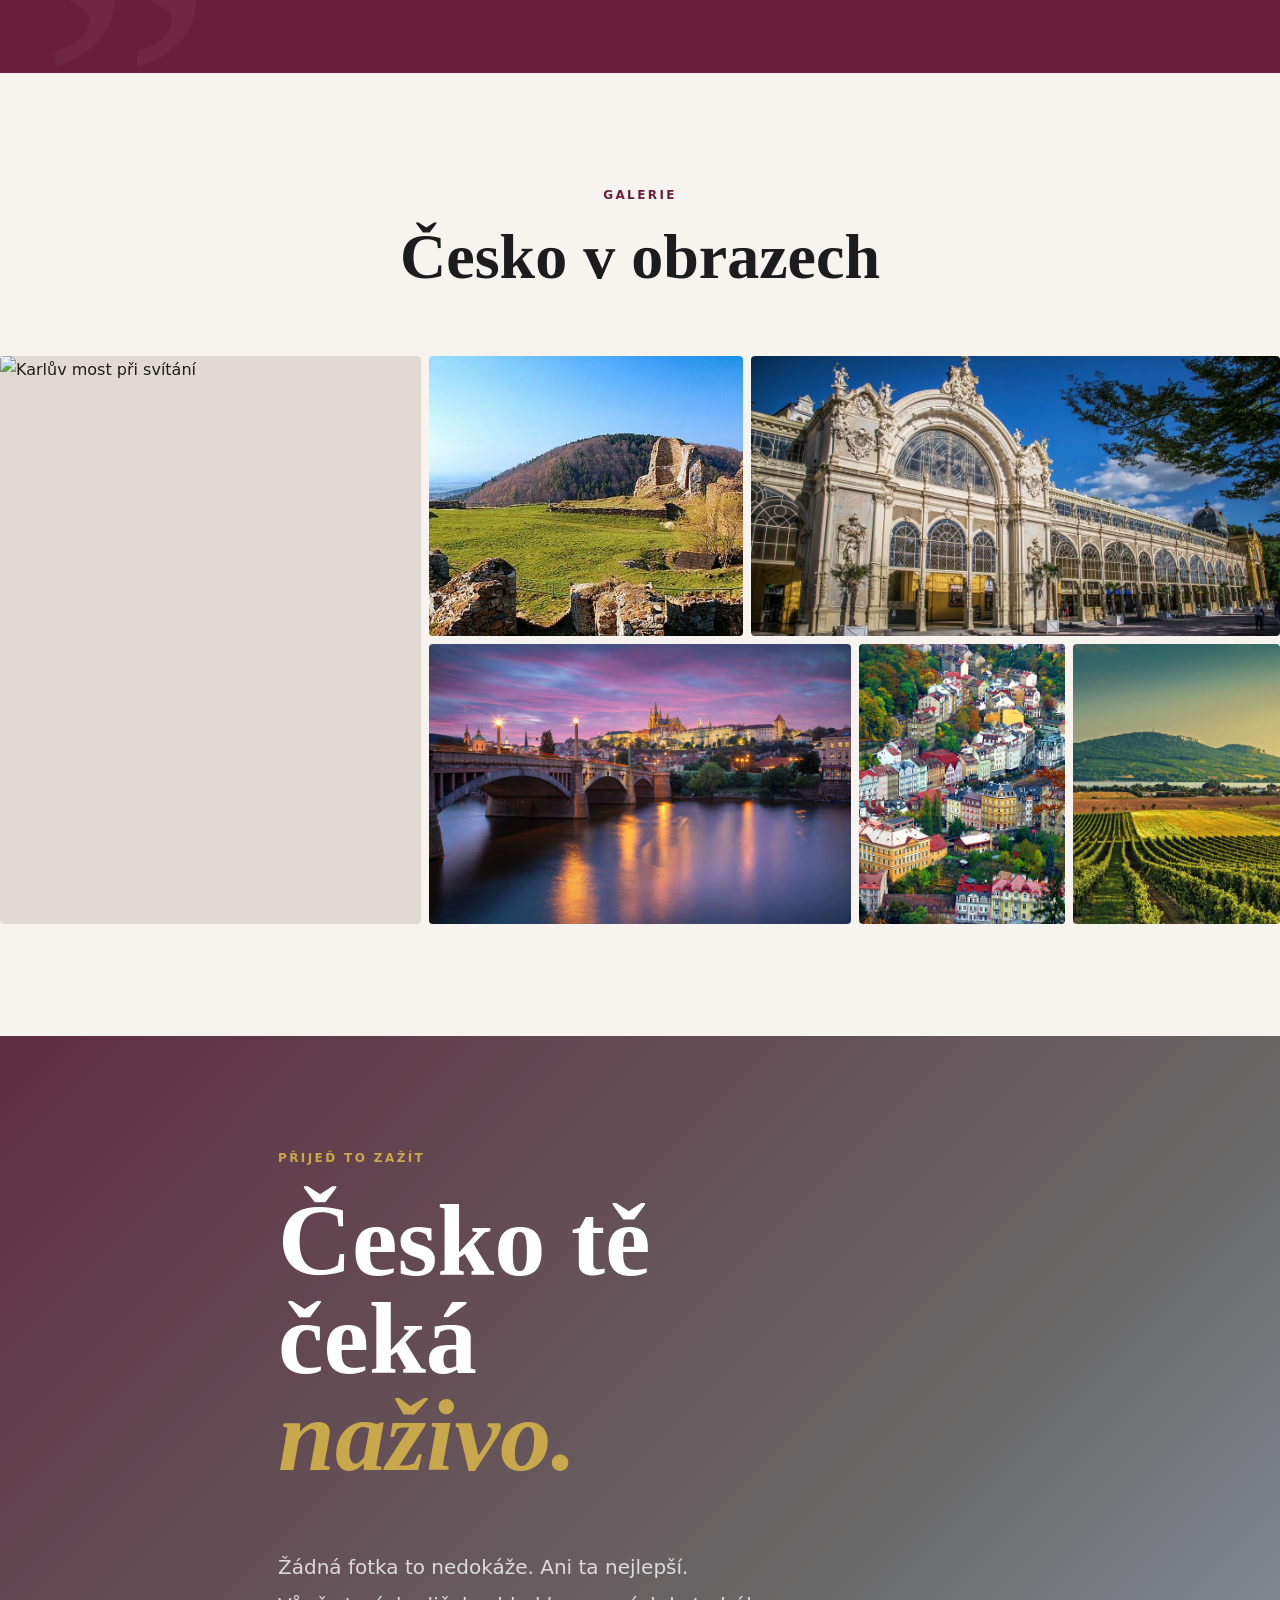
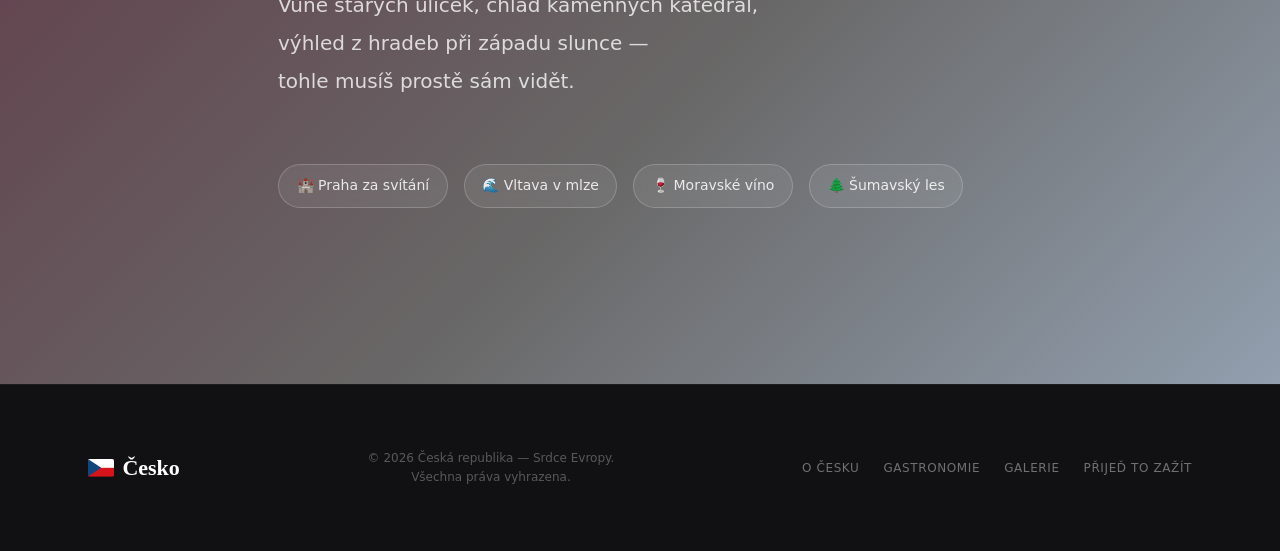
==== commit 140e69f8: "added: pics | rafactored html and js files" ====
--- a/Czechia.html
+++ b/Czechia.html
@@ -4,28 +4,28 @@
     <meta charset="UTF-8" />
     <meta name="viewport" content="width=device-width, initial-scale=1.0" />
     <meta name="description" content="Objevte krásy České republiky — zemi gotických katedrál, léčivých pramenů a středověkých zámků." />
+    <meta http-equiv="Content-Security-Policy" content="default-src 'self'; img-src 'self' https://images.unsplash.com data:; style-src 'self' 'unsafe-inline' https://fonts.googleapis.com; font-src https://fonts.gstatic.com; script-src 'self' 'unsafe-inline';" />
     <title>Česká republika — Srdce Evropy</title>
-
-    <!-- Google Fonts -->
     <link rel="preconnect" href="https://fonts.googleapis.com" />
     <link rel="preconnect" href="https://fonts.gstatic.com" crossorigin />
     <link href="https://fonts.googleapis.com/css2?family=Playfair+Display:ital,wght@0,400;0,700;1,400&family=Inter:wght@300;400;500;600&display=swap" rel="stylesheet" />
-
     <link rel="stylesheet" href="style.css" />
 </head>
 <body>
 
-<!-- ============================================================
-     NAVIGACE
-============================================================ -->
 <header class="site-header" id="site-header">
     <nav class="nav container">
         <a href="#hero" class="nav__logo">
-            <span class="nav__logo-icon">⬡</span>
+            <span class="nav__logo-icon" style="display: flex; align-items: center;">
+                <svg xmlns="http://www.w3.org/2000/svg" viewBox="0 0 900 600" width="1.2em" height="0.8em" style="border-radius: 2px; box-shadow: 0 1px 3px rgba(0,0,0,0.2);">
+                    <rect width="900" height="600" fill="#d7141a"/>
+                    <rect width="900" height="300" fill="#fff"/>
+                    <polygon points="0,0 450,300 0,600" fill="#11457e"/>
+                </svg>
+            </span>
             <span>Česko</span>
         </a>
 
-        <!-- Hamburger tlačítko pro mobil -->
         <button class="nav__burger" id="burger-btn" aria-label="Otevřít menu" aria-expanded="false">
             <span class="nav__burger-line"></span>
             <span class="nav__burger-line"></span>
@@ -34,18 +34,15 @@
 
         <ul class="nav__links" id="nav-links">
             <li><a href="#o-cesku" class="nav__link">O Česku</a></li>
-            <li><a href="#dominanty" class="nav__link">Dominanty</a></li>
+            <li><a href="#gastronomie" class="nav__link">Gastronomie</a></li>
             <li><a href="#galerie" class="nav__link">Galerie</a></li>
-            <li><a href="#kontakt" class="nav__link nav__link--cta">Kontakt</a></li>
+            <li><a href="#kontakt" class="nav__link nav__link--cta">Přijeď to zažít</a></li>
         </ul>
     </nav>
 </header>
 
 <main>
 
-    <!-- ============================================================
-         HERO SEKCE
-    ============================================================ -->
     <section class="hero" id="hero">
         <div class="hero__bg-wrap">
             <img
@@ -67,22 +64,18 @@
                 Tisíc let architektury, kultury a příběhů<br />
                 ukrytých v kamenných uličkách.
             </p>
-            <a href="#dominanty" class="btn btn--primary reveal-up">
+            <a href="#gastronomie" class="btn btn--primary reveal-up">
                 Objevit krásy
                 <span class="btn__arrow">↓</span>
             </a>
         </div>
 
-        <!-- Scroll indikátor -->
         <div class="hero__scroll-hint" aria-hidden="true">
             <span class="hero__scroll-line"></span>
             <span class="hero__scroll-text">Scroll</span>
         </div>
     </section>
 
-    <!-- ============================================================
-         O ČESKU
-    ============================================================ -->
     <section class="about" id="o-cesku">
         <div class="container">
             <div class="about__grid">
@@ -138,149 +131,73 @@
         </div>
     </section>
 
-    <!-- ============================================================
-         DOMINANTY / MÍSTA
-    ============================================================ -->
-    <section class="places" id="dominanty">
+    <section class="cards-section" id="gastronomie">
         <div class="container">
-            <p class="section-eyebrow reveal-up" style="text-align:center">Dominanty</p>
+            <p class="section-eyebrow reveal-up" style="text-align:center">Gastronomie</p>
             <h2 class="section-title section-title--center reveal-up">
-                Místa, která okouzlí
+                Tradiční česká kuchyně
             </h2>
-            <p class="places__intro reveal-up">
-                Od středověkých ulic Prahy po romantické zahrady Kroměříže —
-                každý kout Česka skrývá vlastní příběh.
+            <p class="cards-section__intro reveal-up">
+                Od poctivých omáček a knedlíků až po světoznámé pivo. Česká kulinářská scéna je bohatá na chutě a tradice.
             </p>
 
-            <div class="places__grid">
-
-                <!-- Karta 1 — Praha -->
-                <article class="place-card reveal-up">
-                    <div class="place-card__img-wrap">
+            <div class="cards-section__grid">
+
+                <article class="feature-card reveal-up">
+                    <div class="feature-card__img-wrap">
                         <img
-                                src="https://images.unsplash.com/photo-1467269204594-9661b134dd2b?w=800&q=80&auto=format&fit=crop"
-                                alt="Pražský hrad a Vltava"
+                                src="https://images.unsplash.com/photo-1574484284002-952d92456975?w=800&q=80&auto=format&fit=crop"
+                                alt="Svíčková na smetaně"
                                 loading="lazy"
                         />
-                        <span class="place-card__tag">Praha</span>
-                    </div>
-                    <div class="place-card__body">
-                        <h3 class="place-card__title">Zlaté město</h3>
-                        <p class="place-card__desc">
-                            Pražský hrad, Karlův most, Josefov. Metropole, kde
-                            románský sloh plynule přechází do secese.
+                        <span class="feature-card__tag">Hlavní chod</span>
+                    </div>
+                    <div class="feature-card__body">
+                        <h3 class="feature-card__title">Svíčková na smetaně</h3>
+                        <p class="feature-card__desc">
+                            Královna české kuchyně. Hovězí pečeně s bohatou smetanovou omáčkou z kořenové zeleniny a houskovým knedlíkem.
                         </p>
-                        <a href="#" class="place-card__link">Více o Praze <span>→</span></a>
                     </div>
                 </article>
 
-                <!-- Karta 2 — Český Krumlov -->
-                <article class="place-card reveal-up">
-                    <div class="place-card__img-wrap">
+                <article class="feature-card reveal-up">
+                    <div class="feature-card__img-wrap">
                         <img
-                                src="https://images.unsplash.com/photo-1599946347371-68eb71b16afc?w=800&q=80&auto=format&fit=crop"
-                                alt="Zámek Český Krumlov"
+                                src="img/pivko.jpg"
+                                alt="České pivo"
                                 loading="lazy"
                         />
-                        <span class="place-card__tag">Jižní Čechy</span>
-                    </div>
-                    <div class="place-card__body">
-                        <h3 class="place-card__title">Český Krumlov</h3>
-                        <p class="place-card__desc">
-                            Středověký zámek obtočený ramenem Vltavy. Nejfotografovanější
-                            místo republiky a perla UNESCO.
+                        <span class="feature-card__tag">Nápoje</span>
+                    </div>
+                    <div class="feature-card__body">
+                        <h3 class="feature-card__title">České pivo</h3>
+                        <p class="feature-card__desc">
+                            Tekuté zlato. Česká republika je kolébkou ležáku plzeňského typu a má největší spotřebu piva na hlavu na světě.
                         </p>
-                        <a href="#" class="place-card__link">Více o Krumlovu <span>→</span></a>
                     </div>
                 </article>
 
-                <!-- Karta 3 — Karlovy Vary -->
-                <article class="place-card reveal-up">
-                    <div class="place-card__img-wrap">
+                <article class="feature-card reveal-up">
+                    <div class="feature-card__img-wrap">
                         <img
-                                src="https://images.unsplash.com/photo-1578662996442-48f60103fc96?w=800&q=80&auto=format&fit=crop"
-                                alt="Kolonáda v Karlových Varech"
+                                src="img/kolace.jpg"
+                                alt="Kolac"
                                 loading="lazy"
                         />
-                        <span class="place-card__tag">Západní Čechy</span>
-                    </div>
-                    <div class="place-card__body">
-                        <h3 class="place-card__title">Karlovy Vary</h3>
-                        <p class="place-card__desc">
-                            Léčivé prameny, empírové kolonády a filmový festival,
-                            který přitahuje svět od roku 1946.
+                        <span class="feature-card__tag">Sladkosti</span>
+                    </div>
+                    <div class="feature-card__body">
+                        <h3 class="feature-card__title">Koláče</h3>
+                        <p class="feature-card__desc">
+                            Tradiční sladké pečivo z kynutého těsta s různými náplněmi, například makovou, tvarohovou nebo povidlovou. Koláče patří mezi oblíbené součásti české kuchyně a tradičních slavností.
                         </p>
-                        <a href="#" class="place-card__link">Více o Varech <span>→</span></a>
                     </div>
                 </article>
 
-                <!-- Karta 4 — Brno -->
-                <article class="place-card reveal-up">
-                    <div class="place-card__img-wrap">
-                        <img
-                                src="https://images.unsplash.com/photo-1607427293702-036933bbf746?w=800&q=80&auto=format&fit=crop"
-                                alt="Brno — katedrála sv. Petra a Pavla"
-                                loading="lazy"
-                        />
-                        <span class="place-card__tag">Morava</span>
-                    </div>
-                    <div class="place-card__body">
-                        <h3 class="place-card__title">Brno</h3>
-                        <p class="place-card__desc">
-                            Druhé největší město Česka — centrum moderní architektury,
-                            moravského vína a živé kulturní scény.
-                        </p>
-                        <a href="#" class="place-card__link">Více o Brně <span>→</span></a>
-                    </div>
-                </article>
-
-                <!-- Karta 5 — Kroměříž -->
-                <article class="place-card reveal-up">
-                    <div class="place-card__img-wrap">
-                        <img
-                                src="https://images.unsplash.com/photo-1540979388789-6cee28a1cdc9?w=800&q=80&auto=format&fit=crop"
-                                alt="Zahrady zámku Kroměříž"
-                                loading="lazy"
-                        />
-                        <span class="place-card__tag">Střední Morava</span>
-                    </div>
-                    <div class="place-card__body">
-                        <h3 class="place-card__title">Kroměříž</h3>
-                        <p class="place-card__desc">
-                            Arcibiskupský zámek s barokními zahradami — jeden
-                            z nejlépe dochovaných rezidenčních komplexů ve střední Evropě.
-                        </p>
-                        <a href="#" class="place-card__link">Více o Kroměříži <span>→</span></a>
-                    </div>
-                </article>
-
-                <!-- Karta 6 — Šumava -->
-                <article class="place-card reveal-up">
-                    <div class="place-card__img-wrap">
-                        <img
-                                src="https://images.unsplash.com/photo-1441974231531-c6227db76b6e?w=800&q=80&auto=format&fit=crop"
-                                alt="Šumavský les a jezero"
-                                loading="lazy"
-                        />
-                        <span class="place-card__tag">Šumava</span>
-                    </div>
-                    <div class="place-card__body">
-                        <h3 class="place-card__title">Šumava</h3>
-                        <p class="place-card__desc">
-                            „Zelená střecha Evropy" — NP s neprůhledně tichými
-                            pralesy, rašeliništi a ledovcovými jezery.
-                        </p>
-                        <a href="#" class="place-card__link">Více o Šumavě <span>→</span></a>
-                    </div>
-                </article>
-
-            </div>
-        </div>
-    </section>
-
-    <!-- ============================================================
-         CITÁT / PROMO BANNER
-    ============================================================ -->
+            </div>
+        </div>
+    </section>
+
     <section class="quote-band">
         <div class="container">
             <blockquote class="quote-band__quote reveal-up">
@@ -293,9 +210,6 @@
         </div>
     </section>
 
-    <!-- ============================================================
-         GALERIE
-    ============================================================ -->
     <section class="gallery" id="galerie">
         <div class="container">
             <p class="section-eyebrow reveal-up" style="text-align:center">Galerie</p>
@@ -304,7 +218,6 @@
             </h2>
         </div>
 
-        <!-- Asymetrická galerie — mimo container pro full-width -->
         <div class="gallery__mosaic">
 
             <div class="gallery__item gallery__item--tall reveal-up">
@@ -318,7 +231,7 @@
 
             <div class="gallery__item reveal-up">
                 <img
-                        src="https://images.unsplash.com/photo-1598135753163-6167c1a1ad65?w=800&q=80&auto=format&fit=crop"
+                        src="img/vysocina.jpg"
                         alt="Česká krajina"
                         loading="lazy"
                 />
@@ -327,7 +240,7 @@
 
             <div class="gallery__item reveal-up">
                 <img
-                        src="https://images.unsplash.com/photo-1516912481808-3406841bd33c?w=800&q=80&auto=format&fit=crop"
+                        src="img/lazne.jpeg"
                         alt="Lázeňská kolonáda"
                         loading="lazy"
                 />
@@ -336,7 +249,7 @@
 
             <div class="gallery__item gallery__item--wide reveal-up">
                 <img
-                        src="https://images.unsplash.com/photo-1480796927426-f609979314bd?w=1200&q=80&auto=format&fit=crop"
+                        src="img/prg-soumrak.jpg"
                         alt="Panorama Prahy"
                         loading="lazy"
                 />
@@ -345,7 +258,7 @@
 
             <div class="gallery__item reveal-up">
                 <img
-                        src="https://images.unsplash.com/photo-1578662996442-48f60103fc96?w=800&q=80&auto=format&fit=crop"
+                        src="img/kar-var.jpg"
                         alt="Lázeňská architektura"
                         loading="lazy"
                 />
@@ -354,7 +267,7 @@
 
             <div class="gallery__item gallery__item--tall reveal-up">
                 <img
-                        src="https://images.unsplash.com/photo-1504870712357-65ea720d6078?w=800&q=80&auto=format&fit=crop"
+                        src="img/vinice.jpg"
                         alt="Vinné sklepy na Moravě"
                         loading="lazy"
                 />
@@ -364,9 +277,6 @@
         </div>
     </section>
 
-    <!-- ============================================================
-         CTA — POZVÁNÍ DO ČESKA
-    ============================================================ -->
     <section class="cta-invite" id="kontakt">
         <div class="cta-invite__bg-wrap">
             <img
@@ -401,43 +311,36 @@
                 <span class="cta-pill">🌲 Šumavský les</span>
             </div>
 
-            <div class="cta-invite__actions reveal-up">
-                <a href="#dominanty" class="btn btn--invite-primary">
-                    Naplánuj cestu
-                    <span class="btn__arrow">→</span>
-                </a>
-                <a href="#galerie" class="btn btn--invite-ghost">
-                    Prohlédnout galerii
-                </a>
-            </div>
-
         </div>
     </section>
 
 </main>
 
-<!-- ============================================================
-     FOOTER
-============================================================ -->
 <footer class="site-footer">
     <div class="container">
         <div class="footer__inner">
-            <a href="#hero" class="footer__logo">⬡ Česko</a>
+            <a href="#hero" class="footer__logo" style="display: inline-flex; align-items: center; gap: 8px;">
+                <svg xmlns="http://www.w3.org/2000/svg" viewBox="0 0 900 600" width="1.2em" height="0.8em" style="border-radius: 2px;">
+                    <rect width="900" height="600" fill="#d7141a"/>
+                    <rect width="900" height="300" fill="#fff"/>
+                    <polygon points="0,0 450,300 0,600" fill="#11457e"/>
+                </svg>
+                Česko
+            </a>
             <p class="footer__copy">
-                © 2025 Česká republika — Srdce Evropy.<br />
+                © 2026 Česká republika — Srdce Evropy.<br />
                 Všechna práva vyhrazena.
             </p>
             <nav class="footer__nav" aria-label="Patičková navigace">
                 <a href="#o-cesku">O Česku</a>
-                <a href="#dominanty">Dominanty</a>
+                <a href="#gastronomie">Gastronomie</a>
                 <a href="#galerie">Galerie</a>
-                <a href="#kontakt">Kontakt</a>
+                <a href="#kontakt">Přijeď to zažít</a>
             </nav>
         </div>
     </div>
 </footer>
 
-<!-- Back-to-top tlačítko -->
 <button class="back-to-top" id="back-to-top" aria-label="Zpět nahoru">↑</button>
 
 <script src="cz.js"></script>
--- a/style.css
+++ b/style.css
@@ -1,30 +1,18 @@
-/* ================================================================
-   STYLE.CSS — Česká republika: Srdce Evropy
-   Architektura: CSS Variables → Reset → Base → Layout →
-                 Components → Sections → Animace → Media queries
-================================================================ */
-
-/* ----------------------------------------------------------------
-   1. CSS PROMĚNNÉ (Design Tokens)
----------------------------------------------------------------- */
 :root {
-    /* Paleta barev */
-    --clr-garnet:    #6B1E3A;   /* Čechy granát — primární */
-    --clr-garnet-dk: #4A1228;   /* Tmavší varianta */
-    --clr-garnet-lt: #8C2D4F;   /* Světlejší varianta */
-    --clr-gold:      #C9A84C;   /* Zlatý akcent */
-    --clr-steel:     #2D4A6E;   /* Ocelová modrá */
-    --clr-cream:     #F7F4EF;   /* Smetanový podklad */
+    --clr-garnet:    #6B1E3A;
+    --clr-garnet-dk: #4A1228;
+    --clr-garnet-lt: #8C2D4F;
+    --clr-gold:      #C9A84C;
+    --clr-steel:     #2D4A6E;
+    --clr-cream:     #F7F4EF;
     --clr-white:     #FFFFFF;
-    --clr-graphite:  #1C1C1E;   /* Hlavní text */
-    --clr-mid:       #5A5A5A;   /* Sekundární text */
-    --clr-border:    #E0DAD3;   /* Jemné ohraničení */
-
-    /* Typografie */
+    --clr-graphite:  #1C1C1E;
+    --clr-mid:       #5A5A5A;
+    --clr-border:    #E0DAD3;
+
     --font-display: 'Playfair Display', Georgia, serif;
     --font-body:    'Inter', system-ui, sans-serif;
 
-    /* Velikosti písma (fluid) */
     --fs-xs:   0.75rem;
     --fs-sm:   0.875rem;
     --fs-base: 1rem;
@@ -35,7 +23,6 @@
     --fs-3xl:  clamp(2.5rem, 5vw, 4rem);
     --fs-hero: clamp(3.5rem, 9vw, 7.5rem);
 
-    /* Mezery */
     --space-xs:  0.5rem;
     --space-sm:  1rem;
     --space-md:  1.5rem;
@@ -43,7 +30,6 @@
     --space-xl:  4rem;
     --space-2xl: 7rem;
 
-    /* Ostatní */
     --radius-sm: 4px;
     --radius-md: 10px;
     --radius-lg: 20px;
@@ -53,9 +39,6 @@
     --nav-height: 76px;
 }
 
-/* ----------------------------------------------------------------
-   2. RESET & BASE
----------------------------------------------------------------- */
 *, *::before, *::after {
     box-sizing: border-box;
     margin: 0;
@@ -98,18 +81,12 @@
     font: inherit;
 }
 
-/* ----------------------------------------------------------------
-   3. LAYOUT UTILITIES
----------------------------------------------------------------- */
 .container {
     width: min(100%, 1200px);
     margin-inline: auto;
     padding-inline: clamp(1.25rem, 5vw, 3rem);
 }
 
-/* ----------------------------------------------------------------
-   4. TYPOGRAFICKÉ UTILITY
----------------------------------------------------------------- */
 .section-eyebrow {
     font-family: var(--font-body);
     font-size: var(--fs-xs);
@@ -134,9 +111,6 @@
     text-align: center;
 }
 
-/* ----------------------------------------------------------------
-   5. TLAČÍTKA
----------------------------------------------------------------- */
 .btn {
     display: inline-flex;
     align-items: center;
@@ -208,9 +182,6 @@
     transform: translateX(4px);
 }
 
-/* ----------------------------------------------------------------
-   6. NAVIGACE
----------------------------------------------------------------- */
 .site-header {
     position: fixed;
     top: 0;
@@ -223,7 +194,6 @@
     transition: background var(--transition), box-shadow var(--transition), backdrop-filter var(--transition);
 }
 
-/* Stav po srolování */
 .site-header.scrolled {
     background: rgba(247, 244, 239, 0.92);
     backdrop-filter: blur(16px);
@@ -320,7 +290,6 @@
     transform: translateY(-1px);
 }
 
-/* Hamburger */
 .nav__burger {
     display: none;
     flex-direction: column;
@@ -342,7 +311,6 @@
     background: var(--clr-graphite);
 }
 
-/* Animace hamburgeru → X */
 .nav__burger.active .nav__burger-line:nth-child(1) {
     transform: translateY(7px) rotate(45deg);
 }
@@ -354,9 +322,6 @@
     transform: translateY(-7px) rotate(-45deg);
 }
 
-/* ----------------------------------------------------------------
-   7. HERO SEKCE
----------------------------------------------------------------- */
 .hero {
     position: relative;
     min-height: 100dvh;
@@ -431,7 +396,6 @@
     font-weight: 300;
 }
 
-/* Scroll indikátor */
 .hero__scroll-hint {
     position: absolute;
     bottom: 2.5rem;
@@ -462,12 +426,9 @@
 
 @keyframes scrollPulse {
     0%, 100% { opacity: 0.4; }
-    50%       { opacity: 0.9; }
-}
-
-/* ----------------------------------------------------------------
-   8. O ČESKU
----------------------------------------------------------------- */
+    50%      { opacity: 0.9; }
+}
+
 .about {
     padding: var(--space-2xl) 0;
     background: var(--clr-cream);
@@ -521,7 +482,6 @@
     text-transform: uppercase;
 }
 
-/* Obrázek s odznakem */
 .about__img-frame {
     position: relative;
     border-radius: var(--radius-lg);
@@ -566,21 +526,18 @@
     margin-top: 1px;
 }
 
-/* ----------------------------------------------------------------
-   9. DOMINANTY / KARTY MÍST
----------------------------------------------------------------- */
-.places {
+.cards-section {
     padding: var(--space-2xl) 0;
     background: var(--clr-graphite);
 }
 
-.places .section-eyebrow { color: var(--clr-gold); }
-
-.places .section-title {
-    color: var(--clr-white);
-}
-
-.places__intro {
+.cards-section .section-eyebrow { color: var(--clr-gold); }
+
+.cards-section .section-title {
+    color: var(--clr-white);
+}
+
+.cards-section__intro {
     text-align: center;
     color: rgba(255,255,255,0.6);
     font-size: var(--fs-md);
@@ -588,13 +545,13 @@
     margin: 0 auto var(--space-2xl);
 }
 
-.places__grid {
+.cards-section__grid {
     display: grid;
     grid-template-columns: repeat(3, 1fr);
     gap: var(--space-md);
 }
 
-.place-card {
+.feature-card {
     background: rgba(255,255,255,0.04);
     border: 1px solid rgba(255,255,255,0.08);
     border-radius: var(--radius-md);
@@ -602,31 +559,31 @@
     transition: var(--transition);
 }
 
-.place-card:hover {
+.feature-card:hover {
     background: rgba(255,255,255,0.08);
     border-color: rgba(201, 168, 76, 0.3);
     transform: translateY(-4px);
     box-shadow: 0 20px 48px rgba(0,0,0,0.4);
 }
 
-.place-card__img-wrap {
+.feature-card__img-wrap {
     position: relative;
     overflow: hidden;
     aspect-ratio: 4 / 3;
 }
 
-.place-card__img-wrap img {
+.feature-card__img-wrap img {
     width: 100%;
     height: 100%;
     object-fit: cover;
     transition: transform 0.6s cubic-bezier(0.4, 0, 0.2, 1);
 }
 
-.place-card:hover .place-card__img-wrap img {
+.feature-card:hover .feature-card__img-wrap img {
     transform: scale(1.08);
 }
 
-.place-card__tag {
+.feature-card__tag {
     position: absolute;
     top: var(--space-sm);
     left: var(--space-sm);
@@ -640,11 +597,11 @@
     border-radius: 50px;
 }
 
-.place-card__body {
+.feature-card__body {
     padding: var(--space-md);
 }
 
-.place-card__title {
+.feature-card__title {
     font-family: var(--font-display);
     font-size: var(--fs-xl);
     font-weight: 700;
@@ -652,14 +609,14 @@
     margin-bottom: 0.5rem;
 }
 
-.place-card__desc {
+.feature-card__desc {
     font-size: var(--fs-sm);
     color: rgba(255,255,255,0.55);
     line-height: 1.65;
     margin-bottom: var(--space-md);
 }
 
-.place-card__link {
+.feature-card__link {
     font-size: var(--fs-sm);
     font-weight: 600;
     color: var(--clr-gold);
@@ -669,13 +626,10 @@
     transition: gap var(--transition);
 }
 
-.place-card:hover .place-card__link {
+.feature-card:hover .feature-card__link {
     gap: 0.75rem;
 }
 
-/* ----------------------------------------------------------------
-   10. CITÁT / QUOTE BAND
----------------------------------------------------------------- */
 .quote-band {
     padding: var(--space-2xl) 0;
     background: var(--clr-garnet);
@@ -719,9 +673,6 @@
     font-weight: 500;
 }
 
-/* ----------------------------------------------------------------
-   11. GALERIE
----------------------------------------------------------------- */
 .gallery {
     padding: var(--space-2xl) 0;
     background: var(--clr-cream);
@@ -744,11 +695,10 @@
     background: var(--clr-border);
 }
 
-/* Rozmístění položek galerie */
-.gallery__item:nth-child(1) { grid-column: 1 / 5; grid-row: 1 / 3; } /* tall */
+.gallery__item:nth-child(1) { grid-column: 1 / 5; grid-row: 1 / 3; }
 .gallery__item:nth-child(2) { grid-column: 5 / 8; grid-row: 1 / 2; }
 .gallery__item:nth-child(3) { grid-column: 8 / 13; grid-row: 1 / 2; }
-.gallery__item:nth-child(4) { grid-column: 5 / 9; grid-row: 2 / 3; } /* wide */
+.gallery__item:nth-child(4) { grid-column: 5 / 9; grid-row: 2 / 3; }
 .gallery__item:nth-child(5) { grid-column: 9 / 11; grid-row: 2 / 3; }
 .gallery__item:nth-child(6) { grid-column: 11 / 13; grid-row: 2 / 3; }
 
@@ -785,9 +735,6 @@
     transform: translateY(0);
 }
 
-/* ----------------------------------------------------------------
-   12. CTA — POZVÁNÍ DO ČESKA
----------------------------------------------------------------- */
 .cta-invite {
     position: relative;
     min-height: 92vh;
@@ -864,7 +811,6 @@
     max-width: 560px;
 }
 
-/* Pill tagy */
 .cta-invite__pills {
     display: flex;
     flex-wrap: wrap;
@@ -894,7 +840,6 @@
     background: rgba(201, 168, 76, 0.12);
 }
 
-/* Tlačítka CTA */
 .cta-invite__actions {
     display: flex;
     gap: var(--space-md);
@@ -930,9 +875,6 @@
     transform: translateY(-2px);
 }
 
-/* ----------------------------------------------------------------
-   14. FOOTER
----------------------------------------------------------------- */
 .site-footer {
     background: #111113;
     padding: var(--space-xl) 0;
@@ -980,9 +922,6 @@
 
 .footer__nav a:hover { color: var(--clr-gold); }
 
-/* ----------------------------------------------------------------
-   15. BACK-TO-TOP TLAČÍTKO
----------------------------------------------------------------- */
 .back-to-top {
     position: fixed;
     bottom: 2rem;
@@ -1016,9 +955,6 @@
     box-shadow: 0 8px 24px rgba(107, 30, 58, 0.5);
 }
 
-/* ----------------------------------------------------------------
-   16. SCROLL ANIMACE (Intersection Observer třídy)
----------------------------------------------------------------- */
 .reveal-up,
 .reveal-right {
     opacity: 0;
@@ -1039,7 +975,6 @@
     transform: none;
 }
 
-/* Postupné zpoždění pro děti ve stejné skupině */
 .reveal-up:nth-child(1) { transition-delay: 0.00s; }
 .reveal-up:nth-child(2) { transition-delay: 0.10s; }
 .reveal-up:nth-child(3) { transition-delay: 0.18s; }
@@ -1047,17 +982,10 @@
 .reveal-up:nth-child(5) { transition-delay: 0.34s; }
 .reveal-up:nth-child(6) { transition-delay: 0.42s; }
 
-/* Karty s explicitním staggerem */
-.places__grid .place-card:nth-child(1) { transition-delay: 0.00s; }
-.places__grid .place-card:nth-child(2) { transition-delay: 0.08s; }
-.places__grid .place-card:nth-child(3) { transition-delay: 0.16s; }
-.places__grid .place-card:nth-child(4) { transition-delay: 0.24s; }
-.places__grid .place-card:nth-child(5) { transition-delay: 0.32s; }
-.places__grid .place-card:nth-child(6) { transition-delay: 0.40s; }
-
-/* ----------------------------------------------------------------
-   17. PŘÍSTUPNOST — REDUKOVANÉ POHYBY
----------------------------------------------------------------- */
+.cards-section__grid .feature-card:nth-child(1) { transition-delay: 0.00s; }
+.cards-section__grid .feature-card:nth-child(2) { transition-delay: 0.08s; }
+.cards-section__grid .feature-card:nth-child(3) { transition-delay: 0.16s; }
+
 @media (prefers-reduced-motion: reduce) {
     *, *::before, *::after {
         animation-duration: 0.01ms !important;
@@ -1070,11 +998,6 @@
     }
 }
 
-/* ----------------------------------------------------------------
-   18. RESPONZIVNÍ DESIGN
----------------------------------------------------------------- */
-
-/* Tablet — 960px */
 @media (max-width: 960px) {
     :root { --nav-height: 68px; }
 
@@ -1095,7 +1018,7 @@
         gap: var(--space-lg);
     }
 
-    .places__grid {
+    .cards-section__grid {
         grid-template-columns: repeat(2, 1fr);
     }
 
@@ -1123,14 +1046,12 @@
     }
 }
 
-/* Mobil — 640px */
 @media (max-width: 640px) {
     :root {
         --nav-height: 64px;
         --space-2xl: 5rem;
     }
 
-    /* Mobilní navigace */
     .nav__burger {
         display: flex;
     }
@@ -1167,7 +1088,6 @@
         padding: 0.75rem 2.5rem !important;
     }
 
-    /* Hero */
     .hero__title {
         line-height: 1;
     }
@@ -1180,7 +1100,6 @@
         display: none;
     }
 
-    /* O Česku */
     .about__stats {
         flex-wrap: wrap;
         gap: var(--space-md);
@@ -1190,12 +1109,10 @@
         height: 300px;
     }
 
-    /* Dominanty */
-    .places__grid {
+    .cards-section__grid {
         grid-template-columns: 1fr;
     }
 
-    /* Galerie */
     .gallery__mosaic {
         display: grid;
         grid-template-columns: 1fr 1fr;
@@ -1212,7 +1129,6 @@
         height: auto;
     }
 
-    /* Footer */
     .footer__nav {
         flex-wrap: wrap;
         justify-content: center;
